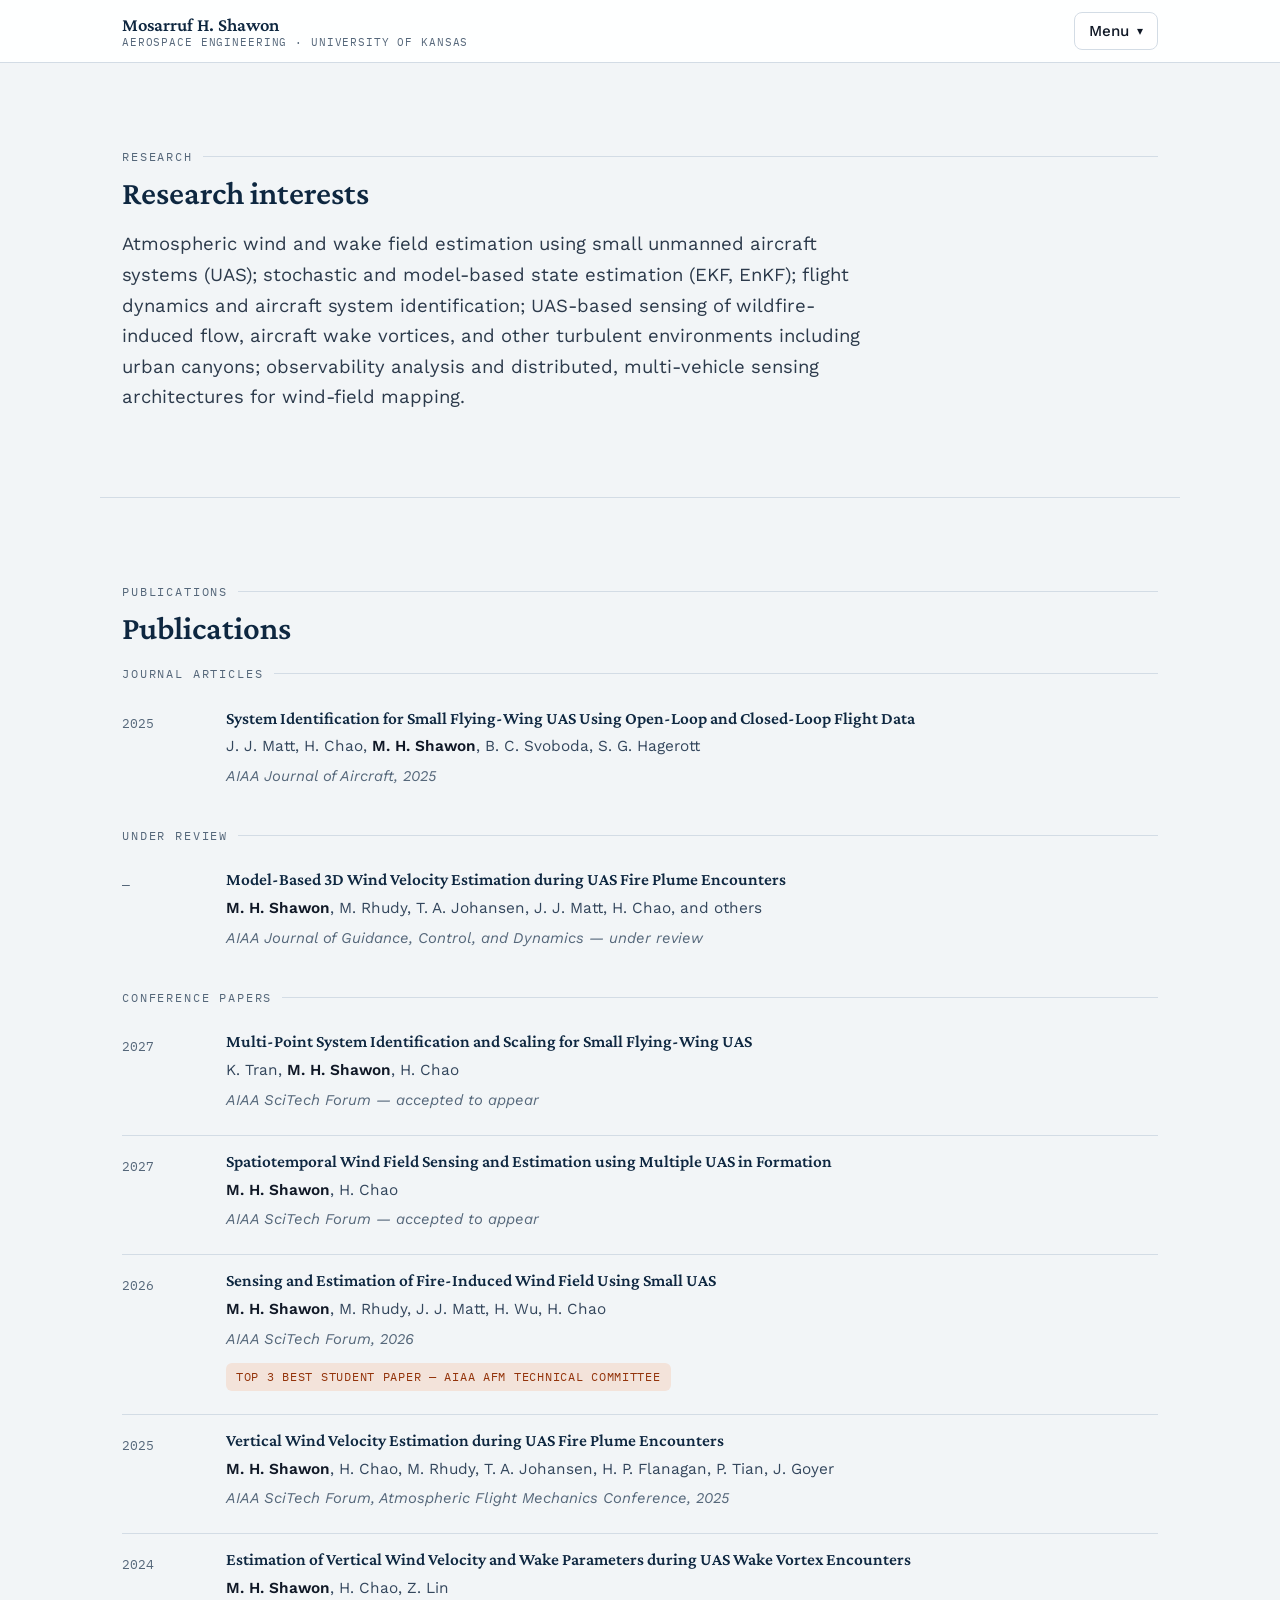
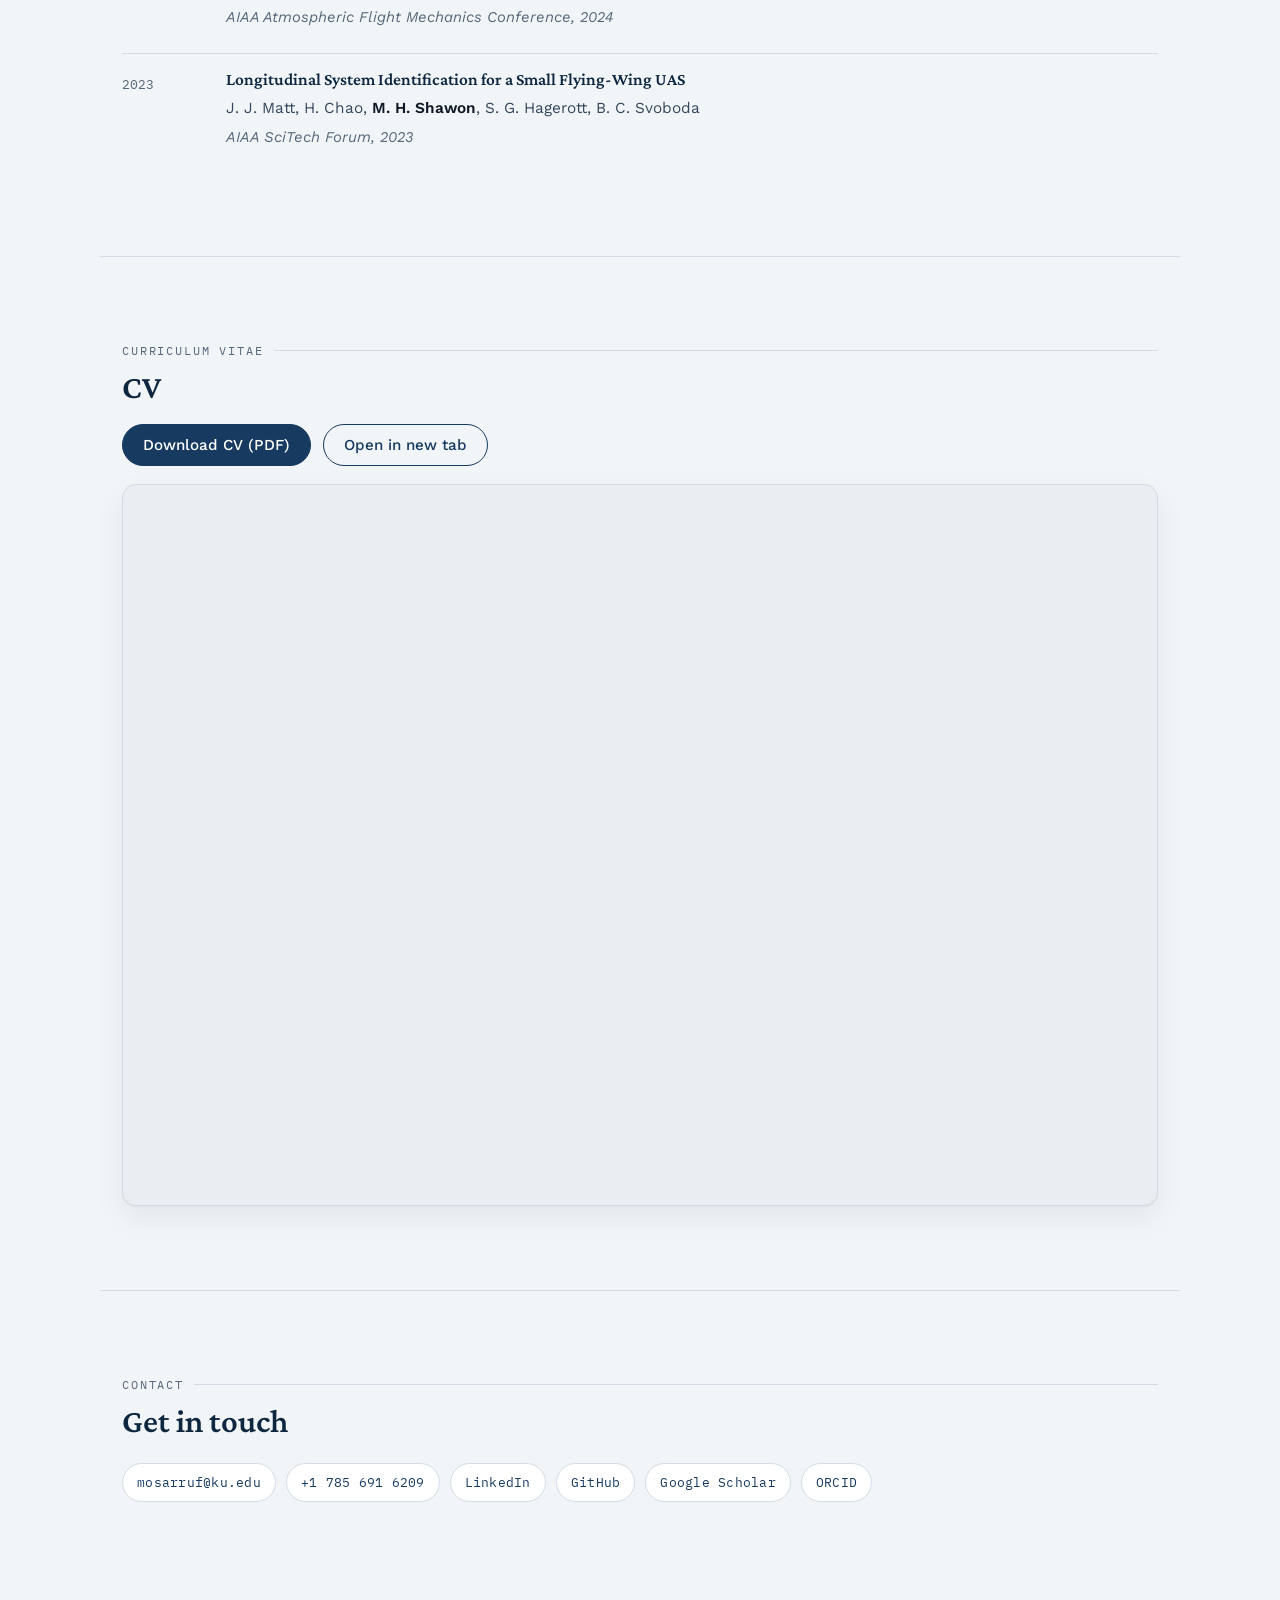
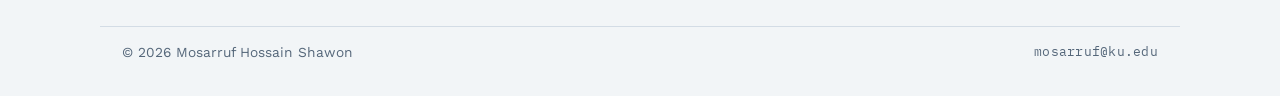
==== index.html @ e14c7720 "Remove hero section from index.html Removed the hero section that included personal information and " ====
<!DOCTYPE html>
<html lang="en">
<head>
<meta charset="utf-8">
<meta name="viewport" content="width=device-width, initial-scale=1">

<title>Mosarruf H. Shawon | Aerospace PhD Candidate — UAS Wind Field Estimation</title>
<meta name="description" content="Mosarruf H. Shawon is an aerospace engineering PhD candidate at the University of Kansas working on wind field estimation, stochastic filtering and system identification with small unmanned aircraft systems. Research, publications, CV and contact links.">
<meta name="keywords" content="Mosarruf Hossain Shawon, Mosarruf Shawon, aerospace engineering, wind estimation, UAS, unmanned aircraft systems, Kalman filter, EKF, system identification, University of Kansas, CUSL, CV">
<meta name="author" content="Mosarruf Hossain Shawon">
<link rel="canonical" href="https://mosarrufhossain.github.io/">
<meta name="robots" content="index, follow">

<meta property="og:type" content="profile">
<meta property="og:title" content="Mosarruf H. Shawon — Aerospace PhD Candidate">
<meta property="og:description" content="Wind field estimation, stochastic filtering and system identification with small unmanned aircraft systems. Research, publications, CV and contact links.">
<meta property="og:url" content="https://mosarrufhossain.github.io/">
<meta property="og:site_name" content="Mosarruf H. Shawon">
<meta name="twitter:card" content="summary">

<link rel="icon" href="assets/img/favicon.svg" type="image/svg+xml">
<link rel="preconnect" href="https://fonts.googleapis.com">
<link rel="preconnect" href="https://fonts.gstatic.com" crossorigin>
<link href="https://fonts.googleapis.com/css2?family=Crimson+Pro:ital,wght@0,400;0,600;1,400&family=IBM+Plex+Mono:wght@400;500&family=Work+Sans:wght@300;400;500;600&display=swap" rel="stylesheet">
<link rel="stylesheet" href="assets/css/styles.css">
<link rel="stylesheet" href="assets/css/onepage.css">
<script defer src="assets/js/main.js"></script>

<script type="application/ld+json">
{
  "@context": "https://schema.org",
  "@type": "Person",
  "name": "Mosarruf Hossain Shawon",
  "alternateName": "Mosarruf H. Shawon",
  "url": "https://mosarrufhossain.github.io/",
  "email": "mailto:mosarruf@ku.edu",
  "jobTitle": "PhD Candidate in Aerospace Engineering",
  "affiliation": { "@type": "CollegeOrUniversity", "name": "University of Kansas", "department": "Department of Aerospace Engineering" },
  "sameAs": [
    "https://www.linkedin.com/in/mosarruf-shawon",
    "https://github.com/mosarrufhossain",
    "https://scholar.google.com/citations?user=8Z8fi-0AAAAJ&hl=en&oi=ao",
    "https://orcid.org/0009-0006-4657-786X"
  ]
}
</script>
</head>

<body>
<a class="skip-link" href="#main">Skip to content</a>

<header class="site-header">
  <div class="bar">
    <a class="brand" href="#top">
      <span class="brand-name">Mosarruf H. Shawon</span>
      <span class="brand-role">Aerospace Engineering · University of Kansas</span>
    </a>
    <button class="dropdown-toggle" type="button" aria-expanded="false" aria-controls="site-nav">
      Menu <span class="chevron">▾</span>
    </button>
    <nav class="dropdown-panel" id="site-nav" aria-label="Main">
      <a href="#research">Research</a>
      <a href="#publications">Publications</a>
      <a href="#cv">CV</a>
      <a href="#contact">Contact</a>
      <a class="cv-link" href="assets/cv/Mosarruf-Hossain-Shawon-CV.pdf">Download CV (PDF)</a>
    </nav>
  </div>
</header>

<main id="main">



  <!-- ========================= RESEARCH ================================== -->
  <section class="wrap block reveal" id="research">
    <p class="label">Research</p>
    <h2>Research interests</h2>
    <p class="lede">
      Atmospheric wind and wake field estimation using small unmanned aircraft systems (UAS);
      stochastic and model-based state estimation (EKF, EnKF); flight dynamics and aircraft
      system identification; UAS-based sensing of wildfire-induced flow, aircraft wake vortices,
      and other turbulent environments including urban canyons; observability analysis and
      distributed, multi-vehicle sensing architectures for wind-field mapping.
    </p>
  </section>

  <!-- ======================= PUBLICATIONS ================================ -->
  <section class="wrap block reveal" id="publications">
    <p class="label">Publications</p>
    <h2>Publications</h2>

    <p class="label" style="margin-top:10px;">Journal Articles</p>
    <ul class="pub-list compact">
      <li class="pub">
        <div class="pub-year">2025</div>
        <div>
          <h3 class="pub-title">System Identification for Small Flying-Wing UAS Using Open-Loop and Closed-Loop Flight Data</h3>
          <p class="pub-authors">J. J. Matt, H. Chao, <span class="me">M. H. Shawon</span>, B. C. Svoboda, S. G. Hagerott</p>
          <p class="pub-venue">AIAA Journal of Aircraft, 2025</p>
        </div>
      </li>
    </ul>

    <p class="label" style="margin-top:22px;">Under Review</p>
    <ul class="pub-list compact">
      <li class="pub">
        <div class="pub-year">—</div>
        <div>
          <h3 class="pub-title">Model-Based 3D Wind Velocity Estimation during UAS Fire Plume Encounters</h3>
          <p class="pub-authors"><span class="me">M. H. Shawon</span>, M. Rhudy, T. A. Johansen, J. J. Matt, H. Chao, and others</p>
          <p class="pub-venue">AIAA Journal of Guidance, Control, and Dynamics — under review</p>
        </div>
      </li>
    </ul>

    <p class="label" style="margin-top:22px;">Conference Papers</p>
    <ul class="pub-list compact">
      <li class="pub">
        <div class="pub-year">2027</div>
        <div>
          <h3 class="pub-title">Multi-Point System Identification and Scaling for Small Flying-Wing UAS</h3>
          <p class="pub-authors">K. Tran, <span class="me">M. H. Shawon</span>, H. Chao</p>
          <p class="pub-venue">AIAA SciTech Forum — accepted to appear</p>
        </div>
      </li>
      <li class="pub">
        <div class="pub-year">2027</div>
        <div>
          <h3 class="pub-title">Spatiotemporal Wind Field Sensing and Estimation using Multiple UAS in Formation</h3>
          <p class="pub-authors"><span class="me">M. H. Shawon</span>, H. Chao</p>
          <p class="pub-venue">AIAA SciTech Forum — accepted to appear</p>
        </div>
      </li>
      <li class="pub">
        <div class="pub-year">2026</div>
        <div>
          <h3 class="pub-title">Sensing and Estimation of Fire-Induced Wind Field Using Small UAS</h3>
          <p class="pub-authors"><span class="me">M. H. Shawon</span>, M. Rhudy, J. J. Matt, H. Wu, H. Chao</p>
          <p class="pub-venue">AIAA SciTech Forum, 2026</p>
          <p><span class="award">Top 3 Best Student Paper — AIAA AFM Technical Committee</span></p>
        </div>
      </li>
      <li class="pub">
        <div class="pub-year">2025</div>
        <div>
          <h3 class="pub-title">Vertical Wind Velocity Estimation during UAS Fire Plume Encounters</h3>
          <p class="pub-authors"><span class="me">M. H. Shawon</span>, H. Chao, M. Rhudy, T. A. Johansen, H. P. Flanagan, P. Tian, J. Goyer</p>
          <p class="pub-venue">AIAA SciTech Forum, Atmospheric Flight Mechanics Conference, 2025</p>
        </div>
      </li>
      <li class="pub">
        <div class="pub-year">2024</div>
        <div>
          <h3 class="pub-title">Estimation of Vertical Wind Velocity and Wake Parameters during UAS Wake Vortex Encounters</h3>
          <p class="pub-authors"><span class="me">M. H. Shawon</span>, H. Chao, Z. Lin</p>
          <p class="pub-venue">AIAA Atmospheric Flight Mechanics Conference, 2024</p>
        </div>
      </li>
      <li class="pub">
        <div class="pub-year">2023</div>
        <div>
          <h3 class="pub-title">Longitudinal System Identification for a Small Flying-Wing UAS</h3>
          <p class="pub-authors">J. J. Matt, H. Chao, <span class="me">M. H. Shawon</span>, S. G. Hagerott, B. C. Svoboda</p>
          <p class="pub-venue">AIAA SciTech Forum, 2023</p>
        </div>
      </li>
    </ul>
  </section>

  <!-- ============================== CV ==================================== -->
  <section class="wrap block reveal" id="cv">
    <p class="label">Curriculum Vitae</p>
    <h2>CV</h2>
    <div class="btn-row" style="margin-top:4px; margin-bottom:18px;">
      <a class="btn" href="assets/cv/Mosarruf-Hossain-Shawon-CV.pdf">Download CV (PDF)</a>
      <a class="btn btn--ghost" href="assets/cv/Mosarruf-Hossain-Shawon-CV.pdf" target="_blank" rel="noopener">Open in new tab</a>
    </div>
    <div class="cv-embed">
      <iframe src="assets/cv/Mosarruf-Hossain-Shawon-CV.pdf" title="Mosarruf H. Shawon — CV">
        <p class="cv-fallback">Your browser can't display the embedded PDF.
        <a href="assets/cv/Mosarruf-Hossain-Shawon-CV.pdf">Download the CV</a> instead.</p>
      </iframe>
    </div>
  </section>

  <!-- ============================ CONTACT ================================= -->
  <section class="wrap block reveal" id="contact">
    <p class="label">Contact</p>
    <h2>Get in touch</h2>
    <div class="quicklinks">
      <a href="mailto:mosarruf@ku.edu">mosarruf@ku.edu</a>
      <a href="tel:+17856916209">+1 785 691 6209</a>
      <a href="https://www.linkedin.com/in/mosarruf-shawon" rel="me noopener">LinkedIn</a>
      <a href="https://github.com/mosarrufhossain" rel="me noopener">GitHub</a>
      <a href="https://scholar.google.com/citations?user=8Z8fi-0AAAAJ&hl=en&oi=ao" rel="me noopener">Google Scholar</a>
      <a href="https://orcid.org/0009-0006-4657-786X" rel="me noopener">ORCID</a>
    </div>
  </section>

</main>

<footer class="footer-bottom wrap" style="border-top:1px solid var(--rule); margin-top:40px;">
  <span>© <span id="year">2026</span> Mosarruf Hossain Shawon</span>
  <span class="mono">mosarruf@ku.edu</span>
</footer>

</body>
</html>
---- assets/css/styles.css ----
/* ==========================================================================
   Mosarruf H. Shawon — academic site
   File map:  styles.css = all styling.  Edit tokens below to restyle the site.
   ========================================================================== */

/* --- 1. Design tokens ---------------------------------------------------- */
:root {
  /* Colour */
  --paper:      #f2f5f7;   /* page background            */
  --surface:    #ffffff;   /* cards, header              */
  --surface-2:  #e9eef3;   /* subtle fills               */
  --ink:        #101826;   /* primary text               */
  --muted:      #55677a;   /* secondary text             */
  --navy:       #163a60;   /* primary accent / links     */
  --navy-deep:  #0e2740;   /* hover, headings            */
  --rule:       #d3dce5;   /* hairlines                  */
  --ember:      #c1440e;   /* signal accent, used rarely */
  --ember-ink:  #93330a;   /* accessible text version of the accent */
  --ember-soft: #f3e3da;

  /* Type */
  --display: "Crimson Pro", Georgia, "Times New Roman", serif;
  --body:    "Work Sans", -apple-system, BlinkMacSystemFont, "Segoe UI", Arial, sans-serif;
  --mono:    "IBM Plex Mono", ui-monospace, "SFMono-Regular", Consolas, monospace;

  /* Spacing / layout */
  --wrap: 1080px;
  --gap: 24px;
  --block: clamp(48px, 7vw, 84px);
  --radius: 14px;
  --shadow: 0 1px 2px rgba(16, 24, 38, .04), 0 12px 32px rgba(16, 24, 38, .06);
}

/* --- 2. Base ------------------------------------------------------------- */
*, *::before, *::after { box-sizing: border-box; }

html { -webkit-text-size-adjust: 100%; scroll-behavior: smooth; scroll-padding-top: 92px; }

body {
  margin: 0;
  background: var(--paper);
  color: var(--ink);
  font-family: var(--body);
  font-size: 1.0625rem;
  line-height: 1.65;
  font-weight: 400;
  -webkit-font-smoothing: antialiased;
}

h1, h2, h3, h4 { font-family: var(--display); color: var(--navy-deep); line-height: 1.15; margin: 0 0 .5em; font-weight: 600; }
h1 { font-size: clamp(2.15rem, 5vw, 3.35rem); letter-spacing: -.015em; }
h2 { font-size: clamp(1.55rem, 3vw, 2.05rem); }
h3 { font-size: 1.22rem; }
h4 { font-size: 1.02rem; font-family: var(--body); font-weight: 600; letter-spacing: .01em; }

p { margin: 0 0 1em; }
p:last-child, ul:last-child, ol:last-child { margin-bottom: 0; }

a { color: var(--navy); text-decoration-thickness: 1px; text-underline-offset: 3px; }
a:hover { color: var(--ember); }

img, svg { max-width: 100%; height: auto; display: block; }

ul, ol { margin: 0 0 1em; padding-left: 1.15em; }
li { margin-bottom: .4em; }
li::marker { color: var(--muted); }

strong { font-weight: 600; }
abbr { text-decoration: none; border-bottom: 1px dotted var(--muted); cursor: help; }

:focus-visible {
  outline: 3px solid var(--ember);
  outline-offset: 3px;
  border-radius: 3px;
}

.skip-link {
  position: absolute; left: 12px; top: -60px; z-index: 100;
  background: var(--navy); color: #fff; padding: 10px 16px; border-radius: 0 0 8px 8px;
  font: 500 .9rem/1 var(--body); text-decoration: none;
  transition: top .15s ease;
}
.skip-link:focus { top: 0; color: #fff; }

/* --- 3. Shared bits ------------------------------------------------------ */
.wrap { max-width: var(--wrap); margin-inline: auto; padding-inline: 22px; }

.label {                       /* small mono eyebrow above a heading */
  font-family: var(--mono);
  font-size: .72rem;
  letter-spacing: .16em;
  text-transform: uppercase;
  color: var(--muted);
  margin: 0 0 .8em;
  display: flex; align-items: center; gap: 10px;
}
.label::after { content: ""; flex: 1; height: 1px; background: var(--rule); }

.lede { font-size: 1.16rem; color: #2c3a4b; max-width: 62ch; }
.muted { color: var(--muted); }
.small { font-size: .92rem; }
.mono { font-family: var(--mono); font-size: .82rem; letter-spacing: .02em; }
.center { text-align: center; }
.visually-hidden-heading {          /* present for screen readers, hidden visually */
  position: absolute; width: 1px; height: 1px; overflow: hidden;
  clip: rect(0 0 0 0); clip-path: inset(50%); white-space: nowrap;
}

.block { padding-block: var(--block); border-top: 1px solid var(--rule); }
.block:first-of-type { border-top: 0; }
.block--tint { background: var(--surface); }

.card {
  background: var(--surface);
  border: 1px solid var(--rule);
  border-radius: var(--radius);
  padding: 26px;
}
.card > :last-child { margin-bottom: 0; }

.grid { display: grid; gap: var(--gap); }
.grid--2 { grid-template-columns: repeat(2, minmax(0, 1fr)); }
.grid--3 { grid-template-columns: repeat(3, minmax(0, 1fr)); }

.btn {
  display: inline-flex; align-items: center; gap: 8px;
  padding: 11px 20px; border-radius: 999px;
  background: var(--navy); color: #fff; border: 1px solid var(--navy);
  font: 500 .95rem/1.2 var(--body); text-decoration: none;
  transition: background .15s ease, color .15s ease;
}
.btn:hover { background: var(--navy-deep); border-color: var(--navy-deep); color: #fff; }
.btn--ghost { background: transparent; color: var(--navy); }
.btn--ghost:hover { background: var(--surface-2); color: var(--navy-deep); }
.btn-row { display: flex; flex-wrap: wrap; gap: 12px; margin-top: 22px; }

.chip {
  display: inline-block;
  font-family: var(--mono); font-size: .74rem; letter-spacing: .04em;
  padding: 4px 10px; border-radius: 6px;
  background: var(--surface-2); color: #33465c; border: 1px solid var(--rule);
}
.chip-row { display: flex; flex-wrap: wrap; gap: 8px; margin: 0; padding: 0; list-style: none; }
.chip-row li { margin: 0; }

.award {
  display: inline-flex; align-items: baseline; gap: 8px;
  font-family: var(--mono); font-size: .75rem; letter-spacing: .06em; text-transform: uppercase;
  color: var(--ember-ink); background: var(--ember-soft);
  border-radius: 6px; padding: 4px 10px;
}

/* --- 4. Header / navigation ---------------------------------------------- */
.site-header {
  position: sticky; top: 0; z-index: 40;
  background: rgba(255, 255, 255, .92);
  backdrop-filter: saturate(140%) blur(8px);
  border-bottom: 1px solid var(--rule);
}
.bar {
  max-width: var(--wrap); margin-inline: auto; padding: 12px 22px;
  display: flex; align-items: center; justify-content: space-between; gap: 18px;
}
.brand { text-decoration: none; color: var(--ink); line-height: 1.25; }
.brand-name { display: block; font-family: var(--display); font-size: 1.16rem; font-weight: 600; color: var(--navy-deep); }
.brand-role { display: block; font-family: var(--mono); font-size: .68rem; letter-spacing: .08em; text-transform: uppercase; color: var(--muted); }

.site-nav { display: flex; align-items: center; gap: 6px; flex-wrap: wrap; justify-content: flex-end; }
.site-nav a {
  color: var(--ink); text-decoration: none; font-size: .93rem;
  padding: 7px 10px; border-radius: 8px;
}
.site-nav a:hover { background: var(--surface-2); color: var(--navy-deep); }
.site-nav a[aria-current="page"] {
  color: var(--navy-deep); font-weight: 600;
  box-shadow: inset 0 -2px 0 var(--ember);
  border-radius: 8px 8px 0 0;
}
.nav-cv {
  border: 1px solid var(--navy); color: var(--navy) !important;
  font-weight: 500; margin-left: 6px;
}
.nav-cv:hover { background: var(--navy) !important; color: #fff !important; }

.nav-toggle {
  display: none;
  font: 500 .9rem var(--body);
  align-items: center; gap: 8px;
  background: var(--surface); color: var(--ink);
  border: 1px solid var(--rule); border-radius: 8px; padding: 9px 14px; cursor: pointer;
}

/* --- 5. Hero (home) ------------------------------------------------------ */
.hero { padding-block: clamp(36px, 6vw, 68px) 0; }
.hero-grid { display: grid; grid-template-columns: 1.15fr .85fr; gap: clamp(24px, 4vw, 48px); align-items: center; }
.hero h1 { margin-bottom: .25em; }
.hero-sub {
  font-family: var(--display); font-size: clamp(1.15rem, 2.2vw, 1.5rem);
  color: var(--navy); margin-bottom: .7em; font-weight: 400;
}

/* Signature element: static quiver plot of a fire-induced wind field */
.field {
  background: var(--surface);
  border: 1px solid var(--rule);
  border-radius: var(--radius);
  padding: 14px 14px 10px;
  box-shadow: var(--shadow);
}
.field svg { width: 100%; height: auto; }
.qv { stroke: #8ea6bd; stroke-width: 1.1; fill: none; stroke-linecap: round; stroke-linejoin: round; }
.qv-hot { stroke: var(--ember); stroke-width: 1.35; }
.field-caption {
  font-family: var(--mono); font-size: .68rem; letter-spacing: .05em;
  color: var(--muted); text-transform: uppercase; margin: 10px 2px 0;
  display: flex; justify-content: space-between; gap: 12px;
}

.readout {
  margin-top: 26px; border: 1px solid var(--rule); border-radius: var(--radius);
  background: var(--surface); display: grid; grid-template-columns: repeat(4, 1fr);
  overflow: hidden;
}
.readout div { padding: 14px 16px; border-left: 1px solid var(--rule); }
.readout div:first-child { border-left: 0; }
.readout dt {
  font-family: var(--mono); font-size: .66rem; letter-spacing: .12em;
  text-transform: uppercase; color: var(--muted); margin-bottom: 4px;
}
.readout dd { margin: 0; font-size: .95rem; font-weight: 500; color: var(--navy-deep); }

/* --- 6. Page header ------------------------------------------------------ */
.page-head { padding-block: clamp(34px, 5vw, 56px) 0; }
.page-head h1 { margin-bottom: .3em; }

/* --- 7. Publications ----------------------------------------------------- */
.pub-list { list-style: none; margin: 0; padding: 0; }
.pub {
  display: grid; grid-template-columns: 84px 1fr; gap: 20px;
  padding: 22px 0; border-top: 1px solid var(--rule);
}
.pub:first-child { border-top: 0; padding-top: 6px; }
.pub-year { font-family: var(--mono); font-size: .84rem; color: var(--muted); padding-top: 3px; }
.pub-title { font-family: var(--display); font-size: 1.19rem; font-weight: 600; color: var(--navy-deep); margin: 0 0 6px; }
.pub-authors { margin: 0 0 4px; font-size: .96rem; color: #33465c; }
.pub-authors .me { font-weight: 600; color: var(--ink); }
.pub-venue { margin: 0 0 10px; font-size: .93rem; color: var(--muted); font-style: italic; }
.pub-links { display: flex; flex-wrap: wrap; gap: 8px; list-style: none; margin: 10px 0 0; padding: 0; }
.pub-links li { margin: 0; }
.pub-links a {
  font-family: var(--mono); font-size: .74rem; letter-spacing: .05em; text-transform: uppercase;
  text-decoration: none; border: 1px solid var(--rule); border-radius: 6px;
  padding: 4px 10px; color: var(--navy); background: var(--surface);
}
.pub-links a:hover { background: var(--navy); border-color: var(--navy); color: #fff; }
.pub-note { font-size: .92rem; color: var(--muted); margin: 8px 0 0; }

/* --- 8. Projects --------------------------------------------------------- */
.project {
  display: grid; grid-template-columns: 1fr .85fr; gap: clamp(20px, 3vw, 40px);
  align-items: start; padding-block: 30px; border-top: 1px solid var(--rule);
}
.project:first-of-type { border-top: 0; }
.project-fig { background: var(--surface); border: 1px solid var(--rule); border-radius: var(--radius); padding: 12px; }
.project-fig figcaption { font-family: var(--mono); font-size: .7rem; color: var(--muted); margin-top: 10px; line-height: 1.5; }
.meta-list { margin: 0 0 14px; }
.meta-list dt {
  font-family: var(--mono); font-size: .68rem; letter-spacing: .12em; text-transform: uppercase;
  color: var(--muted); margin-top: 12px;
}
.meta-list dd { margin: 3px 0 0; }

/* --- 9. Timeline entries (experience, education, teaching) --------------- */
.entry { padding: 22px 0; border-top: 1px solid var(--rule); display: grid; grid-template-columns: 190px 1fr; gap: 22px; }
.entry:first-of-type { border-top: 0; }
.entry-when { font-family: var(--mono); font-size: .8rem; color: var(--muted); padding-top: 4px; }
.entry h3 { margin-bottom: 2px; }
.entry-org { color: var(--muted); margin: 0 0 10px; font-size: .96rem; }

/* --- 10. Footer ---------------------------------------------------------- */
.site-footer { background: var(--surface); border-top: 1px solid var(--rule); margin-top: var(--block); }
.footer-grid {
  max-width: var(--wrap); margin-inline: auto; padding: 40px 22px 26px;
  display: grid; grid-template-columns: 1.4fr 1fr 1fr; gap: 28px;
}
.site-footer h2 { font-family: var(--mono); font-size: .7rem; letter-spacing: .14em; text-transform: uppercase; color: var(--muted); margin-bottom: 12px; }
.site-footer ul { list-style: none; margin: 0; padding: 0; }
.site-footer li { margin-bottom: 7px; font-size: .95rem; }
.footer-bottom {
  max-width: var(--wrap); margin-inline: auto; padding: 14px 22px 32px;
  border-top: 1px solid var(--rule); color: var(--muted); font-size: .86rem;
  display: flex; justify-content: space-between; flex-wrap: wrap; gap: 10px;
}

/* --- 11. Contact --------------------------------------------------------- */
.contact-grid { display: grid; grid-template-columns: repeat(2, minmax(0, 1fr)); gap: var(--gap); }
.contact-item { display: grid; grid-template-columns: 92px 1fr; gap: 14px; padding: 14px 0; border-top: 1px solid var(--rule); }
.contact-item:first-of-type { border-top: 0; }
.contact-item dt { font-family: var(--mono); font-size: .72rem; letter-spacing: .1em; text-transform: uppercase; color: var(--muted); padding-top: 3px; }
.contact-item dd { margin: 0; }

/* --- 12. Responsive ------------------------------------------------------ */
@media (max-width: 900px) {
  .hero-grid, .grid--2, .grid--3, .project, .contact-grid, .footer-grid { grid-template-columns: 1fr; }
  .readout { grid-template-columns: repeat(2, 1fr); }
  .readout div:nth-child(3) { border-left: 0; }
  .readout div:nth-child(n+3) { border-top: 1px solid var(--rule); }
  .project-fig { order: -1; }
}

@media (max-width: 900px) {
  .nav-toggle { display: inline-flex; }
  .site-nav {
    display: none; width: 100%; order: 3;
    flex-direction: column; align-items: stretch; gap: 2px;
    padding: 10px 0 6px; border-top: 1px solid var(--rule); margin-top: 10px;
  }
  .site-nav.is-open { display: flex; }
  .site-nav a { padding: 11px 8px; font-size: 1rem; }
  .site-nav a[aria-current="page"] { box-shadow: inset 3px 0 0 var(--ember); border-radius: 0 8px 8px 0; }
  .nav-cv { margin: 8px 0 0; justify-content: center; text-align: center; }
  .bar { flex-wrap: wrap; }
  .pub, .entry { grid-template-columns: 1fr; gap: 6px; }
  .pub-year, .entry-when { padding-top: 0; }
  body { font-size: 1.02rem; }
}

/* --- 13. Motion & print -------------------------------------------------- */
.reveal { opacity: 0; transform: translateY(12px); transition: opacity .5s ease, transform .5s ease; }
.reveal.is-visible { opacity: 1; transform: none; }

@media (prefers-reduced-motion: reduce) {
  html { scroll-behavior: auto; }
  .reveal { opacity: 1; transform: none; transition: none; }
  *, *::before, *::after { animation-duration: .001ms !important; transition-duration: .001ms !important; }
}

@media print {
  .site-header, .site-footer, .btn-row, .nav-toggle { display: none !important; }
  body { background: #fff; font-size: 11pt; }
  .block { padding-block: 14px; }
  a::after { content: " (" attr(href) ")"; font-size: 9pt; color: #555; }
}
---- assets/css/onepage.css ----
/* ==========================================================================
   onepage.css — loaded after styles.css. Only the rules a single-page,
   dropdown-nav layout needs that the base stylesheet doesn't already have.
   ========================================================================== */

/* Anchors land below the sticky header, not under it */
section[id] { scroll-margin-top: 84px; }

/* --- Dropdown nav (same trigger on every screen size, not just mobile) --- */
.bar { position: relative; }

.dropdown-toggle {
  display: inline-flex; align-items: center; gap: 8px;
  font: 500 .95rem var(--body); color: var(--ink);
  background: var(--surface); border: 1px solid var(--rule); border-radius: 8px;
  padding: 9px 14px; cursor: pointer;
}
.dropdown-toggle:hover { background: var(--surface-2); }
.dropdown-toggle .chevron { transition: transform .15s ease; font-size: .8em; }
.dropdown-toggle[aria-expanded="true"] .chevron { transform: rotate(180deg); }

.dropdown-panel {
  position: absolute; top: calc(100% + 8px); right: 22px; z-index: 50;
  display: none; flex-direction: column; min-width: 200px;
  background: var(--surface); border: 1px solid var(--rule); border-radius: 12px;
  box-shadow: var(--shadow); padding: 8px;
}
.dropdown-panel.is-open { display: flex; }
.dropdown-panel a {
  padding: 10px 12px; border-radius: 8px; color: var(--ink); text-decoration: none; font-size: .95rem;
}
.dropdown-panel a:hover { background: var(--surface-2); color: var(--navy-deep); }
.dropdown-panel a.cv-link { border-top: 1px solid var(--rule); margin-top: 6px; padding-top: 12px; color: var(--navy); font-weight: 500; }

/* --- Hero quick-links row --- */
.quicklinks { display: flex; flex-wrap: wrap; gap: 10px; margin-top: 22px; }
.quicklinks a {
  font-family: var(--mono); font-size: .8rem; letter-spacing: .02em;
  padding: 8px 14px; border-radius: 999px; border: 1px solid var(--rule);
  background: var(--surface); color: var(--navy); text-decoration: none;
}
.quicklinks a:hover { background: var(--navy); border-color: var(--navy); color: #fff; }

/* --- Research-interest chips (comma list -> chips, no prose) --- */
.interest-chips { display: flex; flex-wrap: wrap; gap: 8px; margin-top: 18px; list-style: none; padding: 0; }

/* --- CV embed --- */
.cv-embed {
  border: 1px solid var(--rule); border-radius: var(--radius); overflow: hidden;
  background: var(--surface-2); box-shadow: var(--shadow);
}
.cv-embed iframe { width: 100%; height: 80vh; min-height: 480px; display: block; border: 0; }
.cv-fallback { padding: 16px 20px; font-size: .9rem; color: var(--muted); text-align: center; }

/* --- Compact publication list: drop the note line, tighten spacing --- */
.pub-list.compact .pub { padding: 16px 0; }
.pub-list.compact .pub-title { font-size: 1.08rem; }

@media (max-width: 640px) {
  .dropdown-panel { right: 12px; left: 12px; min-width: 0; }
}
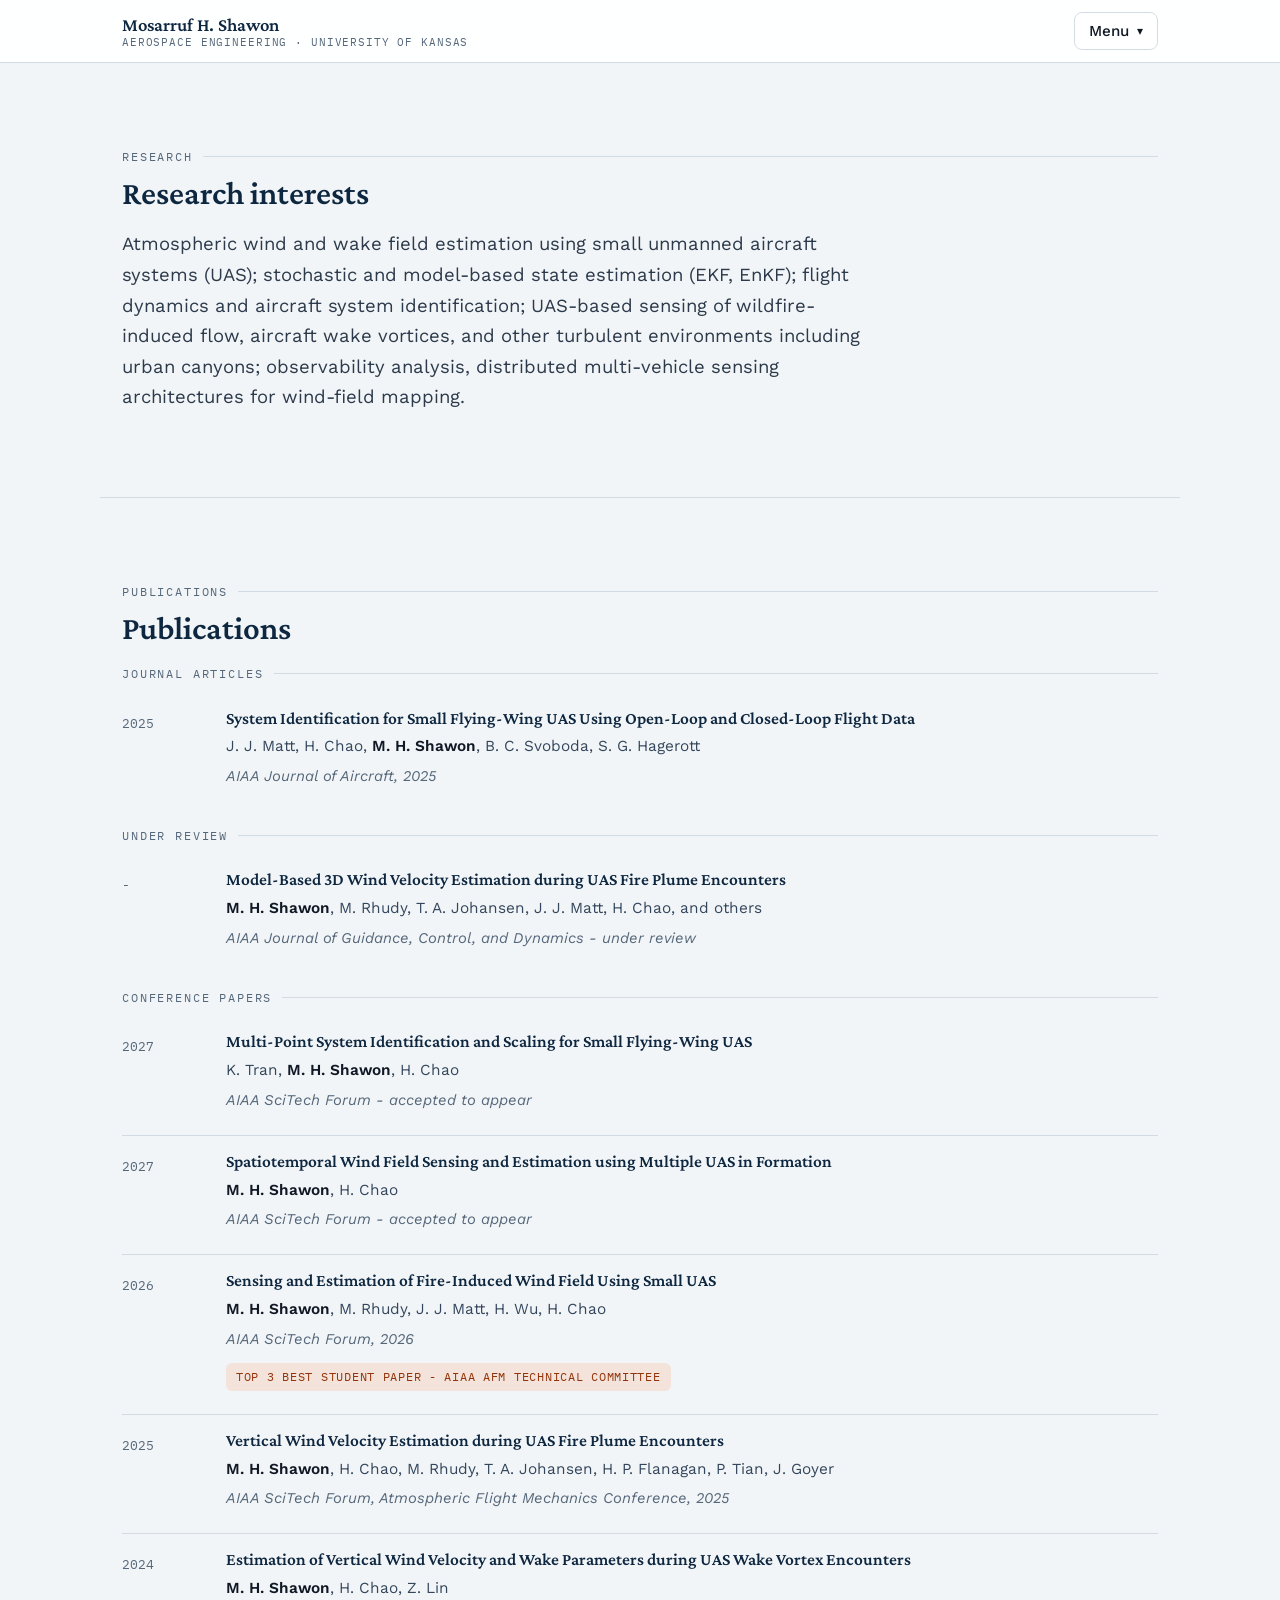
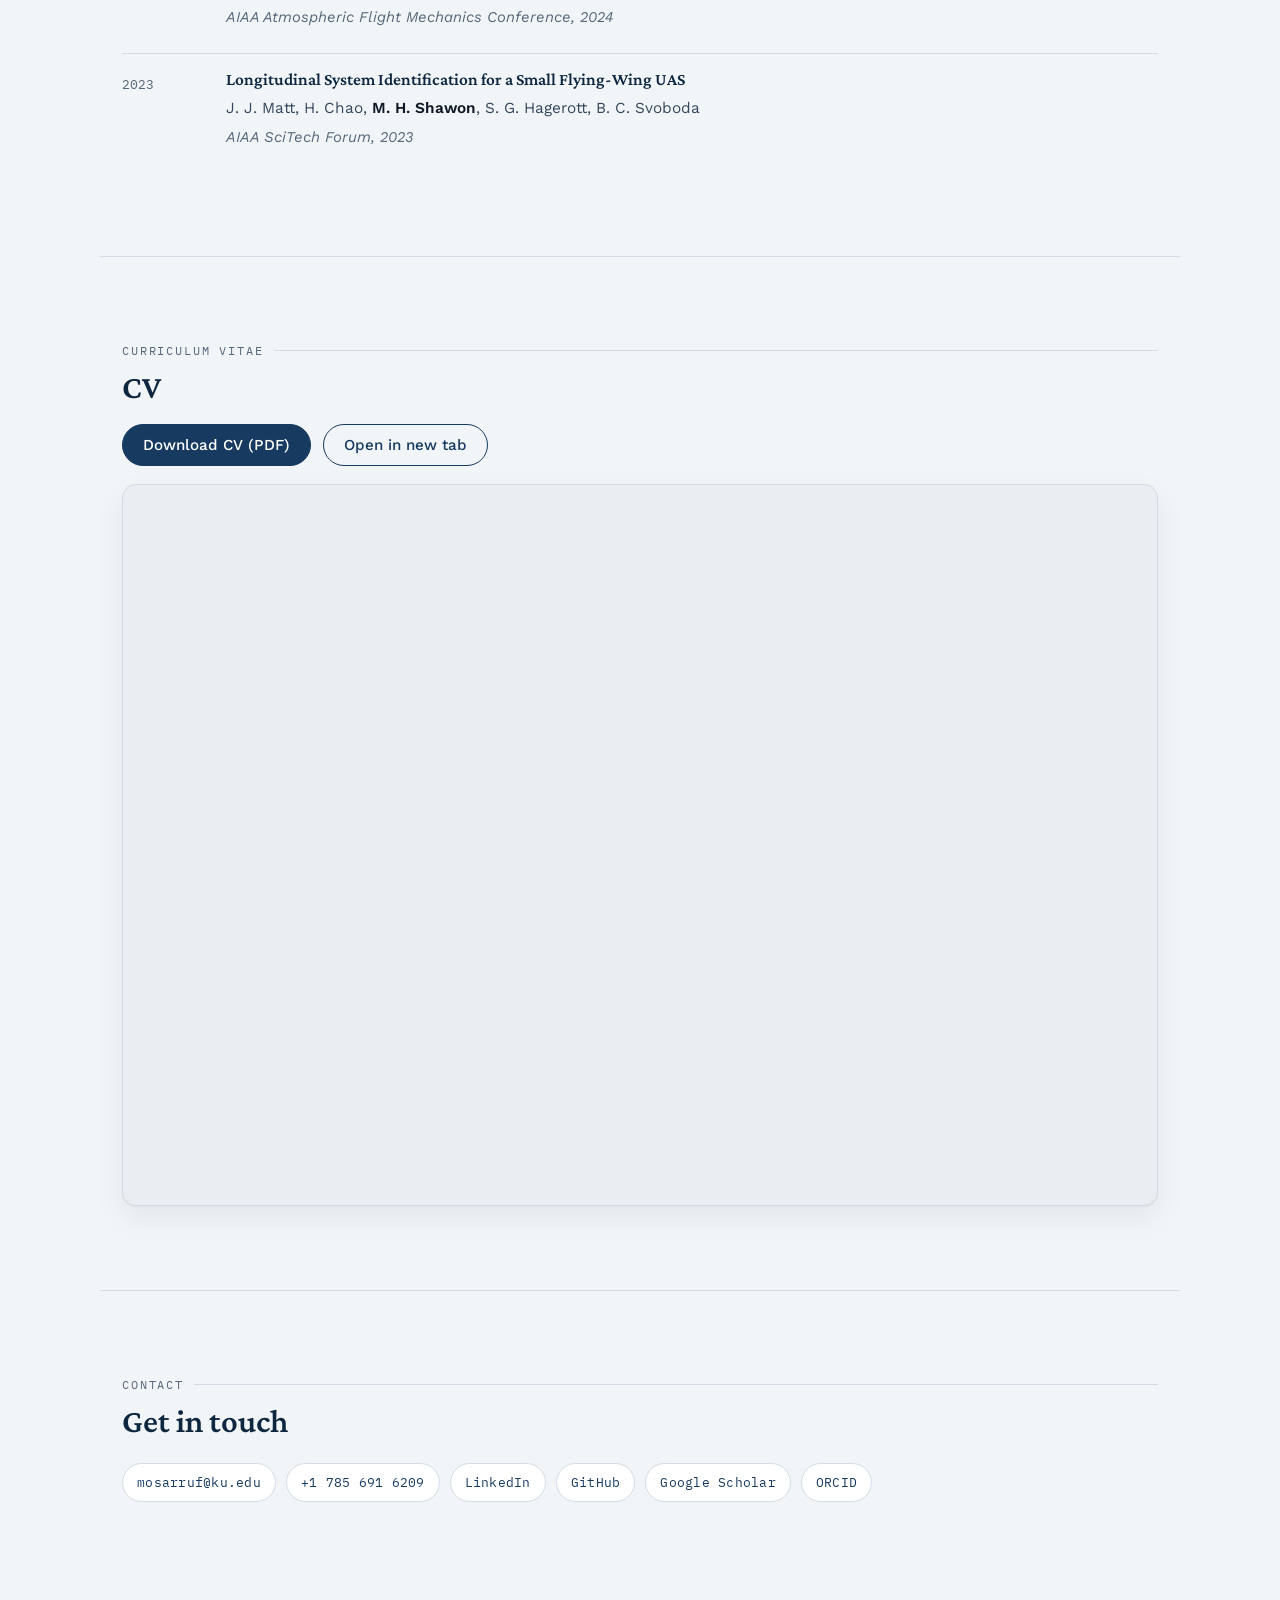
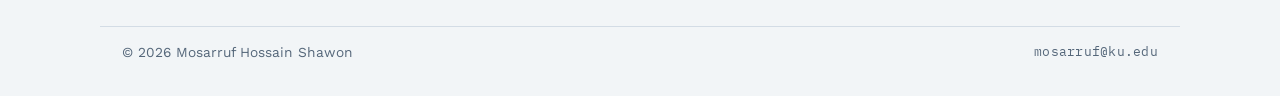
==== commit d3a26d9a: "Fix formatting in index.html titles and publication venues" ====
--- a/index.html
+++ b/index.html
@@ -4,7 +4,7 @@
 <meta charset="utf-8">
 <meta name="viewport" content="width=device-width, initial-scale=1">
 
-<title>Mosarruf H. Shawon | Aerospace PhD Candidate — UAS Wind Field Estimation</title>
+<title>Mosarruf H. Shawon | Aerospace PhD Candidate - UAS Wind Field Estimation</title>
 <meta name="description" content="Mosarruf H. Shawon is an aerospace engineering PhD candidate at the University of Kansas working on wind field estimation, stochastic filtering and system identification with small unmanned aircraft systems. Research, publications, CV and contact links.">
 <meta name="keywords" content="Mosarruf Hossain Shawon, Mosarruf Shawon, aerospace engineering, wind estimation, UAS, unmanned aircraft systems, Kalman filter, EKF, system identification, University of Kansas, CUSL, CV">
 <meta name="author" content="Mosarruf Hossain Shawon">
@@ -12,7 +12,7 @@
 <meta name="robots" content="index, follow">
 
 <meta property="og:type" content="profile">
-<meta property="og:title" content="Mosarruf H. Shawon — Aerospace PhD Candidate">
+<meta property="og:title" content="Mosarruf H. Shawon - Aerospace PhD Candidate">
 <meta property="og:description" content="Wind field estimation, stochastic filtering and system identification with small unmanned aircraft systems. Research, publications, CV and contact links.">
 <meta property="og:url" content="https://mosarrufhossain.github.io/">
 <meta property="og:site_name" content="Mosarruf H. Shawon">
@@ -80,8 +80,7 @@
       Atmospheric wind and wake field estimation using small unmanned aircraft systems (UAS);
       stochastic and model-based state estimation (EKF, EnKF); flight dynamics and aircraft
       system identification; UAS-based sensing of wildfire-induced flow, aircraft wake vortices,
-      and other turbulent environments including urban canyons; observability analysis and
-      distributed, multi-vehicle sensing architectures for wind-field mapping.
+      and other turbulent environments including urban canyons; observability analysis, distributed multi-vehicle sensing architectures for wind-field mapping.
     </p>
   </section>
 
@@ -105,11 +104,11 @@
     <p class="label" style="margin-top:22px;">Under Review</p>
     <ul class="pub-list compact">
       <li class="pub">
-        <div class="pub-year">—</div>
+        <div class="pub-year">-</div>
         <div>
           <h3 class="pub-title">Model-Based 3D Wind Velocity Estimation during UAS Fire Plume Encounters</h3>
           <p class="pub-authors"><span class="me">M. H. Shawon</span>, M. Rhudy, T. A. Johansen, J. J. Matt, H. Chao, and others</p>
-          <p class="pub-venue">AIAA Journal of Guidance, Control, and Dynamics — under review</p>
+          <p class="pub-venue">AIAA Journal of Guidance, Control, and Dynamics - under review</p>
         </div>
       </li>
     </ul>
@@ -121,7 +120,7 @@
         <div>
           <h3 class="pub-title">Multi-Point System Identification and Scaling for Small Flying-Wing UAS</h3>
           <p class="pub-authors">K. Tran, <span class="me">M. H. Shawon</span>, H. Chao</p>
-          <p class="pub-venue">AIAA SciTech Forum — accepted to appear</p>
+          <p class="pub-venue">AIAA SciTech Forum - accepted to appear</p>
         </div>
       </li>
       <li class="pub">
@@ -129,7 +128,7 @@
         <div>
           <h3 class="pub-title">Spatiotemporal Wind Field Sensing and Estimation using Multiple UAS in Formation</h3>
           <p class="pub-authors"><span class="me">M. H. Shawon</span>, H. Chao</p>
-          <p class="pub-venue">AIAA SciTech Forum — accepted to appear</p>
+          <p class="pub-venue">AIAA SciTech Forum - accepted to appear</p>
         </div>
       </li>
       <li class="pub">
@@ -138,7 +137,7 @@
           <h3 class="pub-title">Sensing and Estimation of Fire-Induced Wind Field Using Small UAS</h3>
           <p class="pub-authors"><span class="me">M. H. Shawon</span>, M. Rhudy, J. J. Matt, H. Wu, H. Chao</p>
           <p class="pub-venue">AIAA SciTech Forum, 2026</p>
-          <p><span class="award">Top 3 Best Student Paper — AIAA AFM Technical Committee</span></p>
+          <p><span class="award">Top 3 Best Student Paper - AIAA AFM Technical Committee</span></p>
         </div>
       </li>
       <li class="pub">
@@ -177,7 +176,7 @@
       <a class="btn btn--ghost" href="assets/cv/Mosarruf-Hossain-Shawon-CV.pdf" target="_blank" rel="noopener">Open in new tab</a>
     </div>
     <div class="cv-embed">
-      <iframe src="assets/cv/Mosarruf-Hossain-Shawon-CV.pdf" title="Mosarruf H. Shawon — CV">
+      <iframe src="assets/cv/Mosarruf-Hossain-Shawon-CV.pdf" title="Mosarruf H. Shawon - CV">
         <p class="cv-fallback">Your browser can't display the embedded PDF.
         <a href="assets/cv/Mosarruf-Hossain-Shawon-CV.pdf">Download the CV</a> instead.</p>
       </iframe>
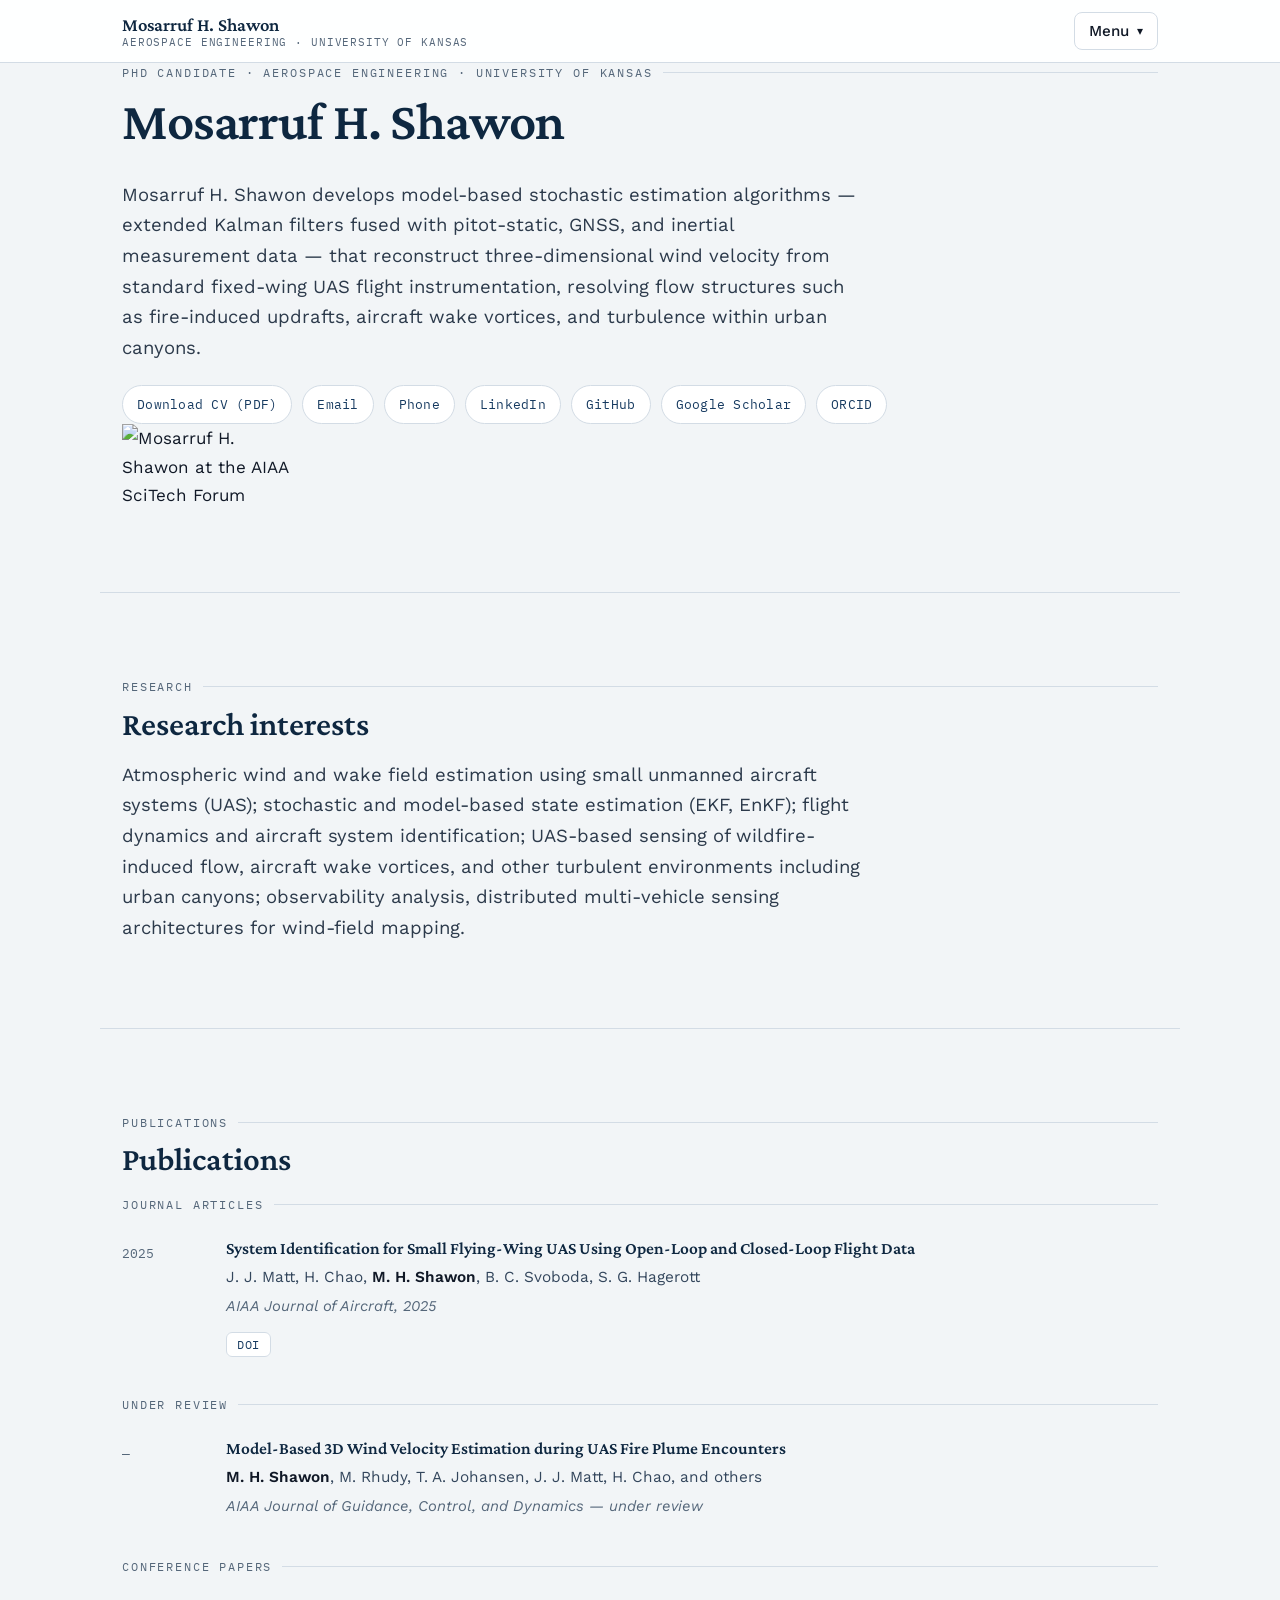
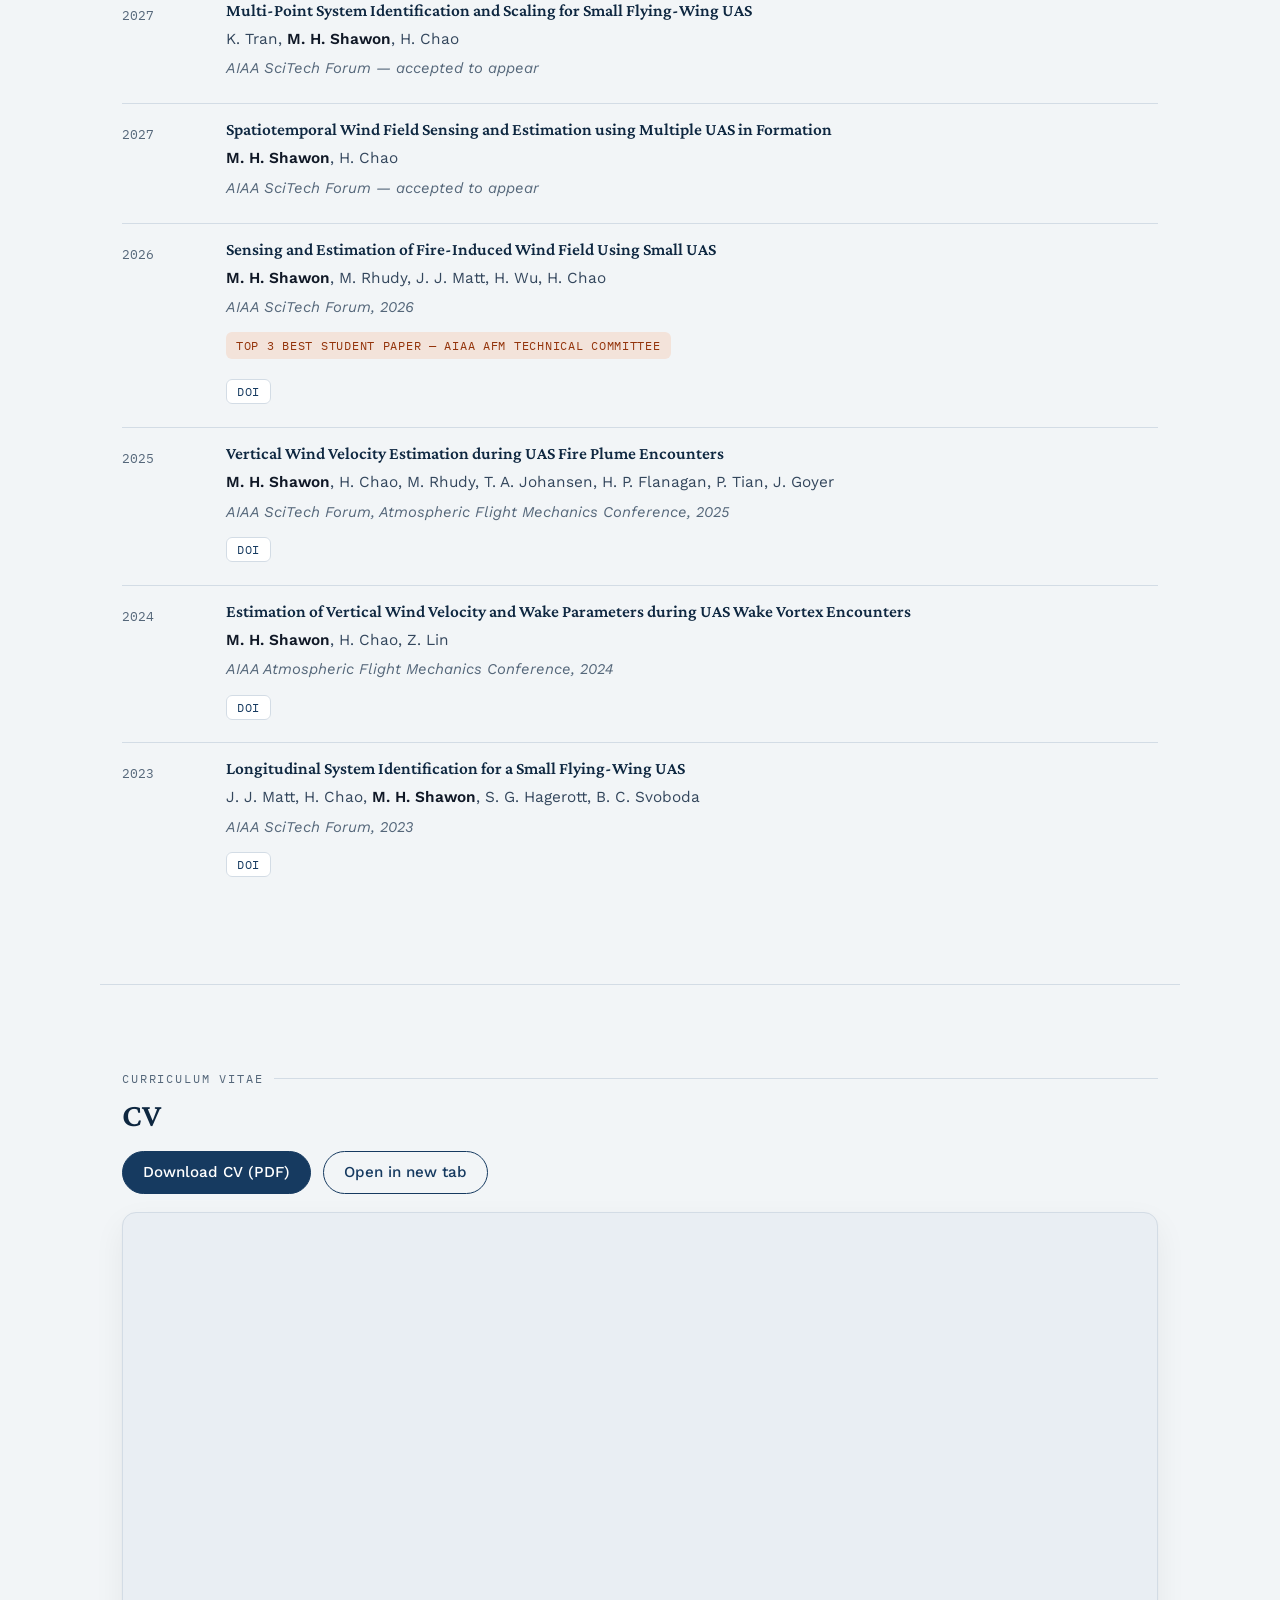
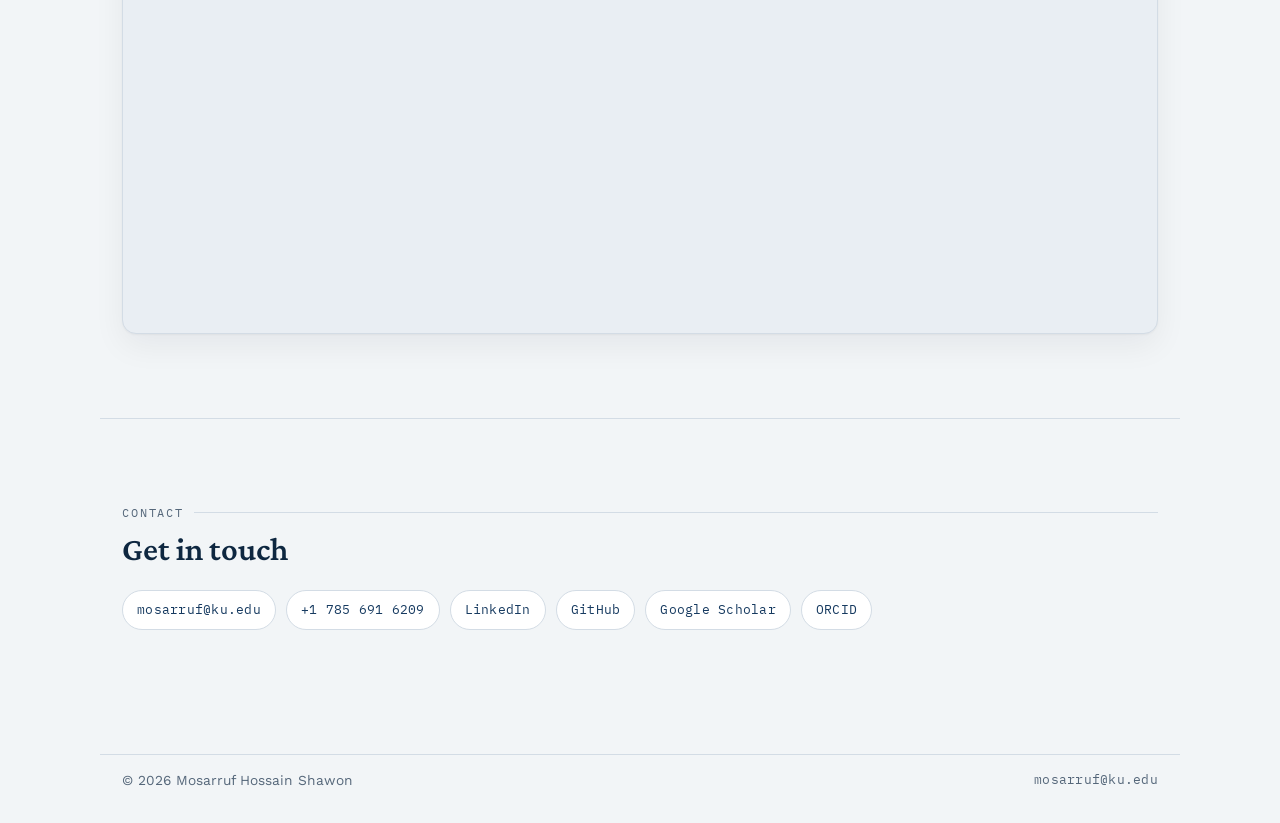
==== commit 33d021c9: "Add files via upload" ====
--- a/index.html
+++ b/index.html
@@ -4,7 +4,7 @@
 <meta charset="utf-8">
 <meta name="viewport" content="width=device-width, initial-scale=1">
 
-<title>Mosarruf H. Shawon | Aerospace PhD Candidate - UAS Wind Field Estimation</title>
+<title>Mosarruf H. Shawon | Aerospace PhD Candidate — UAS Wind Field Estimation</title>
 <meta name="description" content="Mosarruf H. Shawon is an aerospace engineering PhD candidate at the University of Kansas working on wind field estimation, stochastic filtering and system identification with small unmanned aircraft systems. Research, publications, CV and contact links.">
 <meta name="keywords" content="Mosarruf Hossain Shawon, Mosarruf Shawon, aerospace engineering, wind estimation, UAS, unmanned aircraft systems, Kalman filter, EKF, system identification, University of Kansas, CUSL, CV">
 <meta name="author" content="Mosarruf Hossain Shawon">
@@ -12,7 +12,7 @@
 <meta name="robots" content="index, follow">
 
 <meta property="og:type" content="profile">
-<meta property="og:title" content="Mosarruf H. Shawon - Aerospace PhD Candidate">
+<meta property="og:title" content="Mosarruf H. Shawon — Aerospace PhD Candidate">
 <meta property="og:description" content="Wind field estimation, stochastic filtering and system identification with small unmanned aircraft systems. Research, publications, CV and contact links.">
 <meta property="og:url" content="https://mosarrufhossain.github.io/">
 <meta property="og:site_name" content="Mosarruf H. Shawon">
@@ -35,6 +35,7 @@
   "url": "https://mosarrufhossain.github.io/",
   "email": "mailto:mosarruf@ku.edu",
   "jobTitle": "PhD Candidate in Aerospace Engineering",
+  "image": "https://mosarrufhossain.github.io/assets/img/portrait.jpg",
   "affiliation": { "@type": "CollegeOrUniversity", "name": "University of Kansas", "department": "Department of Aerospace Engineering" },
   "sameAs": [
     "https://www.linkedin.com/in/mosarruf-shawon",
@@ -70,7 +71,33 @@
 
 <main id="main">
 
-
+  <!-- ============================ IDENTITY ================================ -->
+  <section class="wrap identity" id="top">
+    <div class="identity-text">
+      <p class="label">PhD Candidate · Aerospace Engineering · University of Kansas</p>
+      <h1>Mosarruf H. Shawon</h1>
+      <p class="lede">
+        Mosarruf H. Shawon develops model-based stochastic estimation algorithms — extended
+        Kalman filters fused with pitot-static, GNSS, and inertial measurement data — that
+        reconstruct three-dimensional wind velocity from standard fixed-wing UAS flight
+        instrumentation, resolving flow structures such as fire-induced updrafts, aircraft
+        wake vortices, and turbulence within urban canyons.
+      </p>
+      <div class="quicklinks">
+        <a href="assets/cv/Mosarruf-Hossain-Shawon-CV.pdf">Download CV (PDF)</a>
+        <a href="mailto:mosarruf@ku.edu">Email</a>
+        <a href="tel:+17856916209">Phone</a>
+        <a href="https://www.linkedin.com/in/mosarruf-shawon" rel="me noopener">LinkedIn</a>
+        <a href="https://github.com/mosarrufhossain" rel="me noopener">GitHub</a>
+        <a href="https://scholar.google.com/citations?user=8Z8fi-0AAAAJ&hl=en&oi=ao" rel="me noopener">Google Scholar</a>
+        <a href="https://orcid.org/0009-0006-4657-786X" rel="me noopener">ORCID</a>
+      </div>
+    </div>
+    <div class="identity-photo">
+      <img src="assets/img/portrait.jpg" width="168" height="168"
+           alt="Mosarruf H. Shawon at the AIAA SciTech Forum">
+    </div>
+  </section>
 
   <!-- ========================= RESEARCH ================================== -->
   <section class="wrap block reveal" id="research">
@@ -97,6 +124,9 @@
           <h3 class="pub-title">System Identification for Small Flying-Wing UAS Using Open-Loop and Closed-Loop Flight Data</h3>
           <p class="pub-authors">J. J. Matt, H. Chao, <span class="me">M. H. Shawon</span>, B. C. Svoboda, S. G. Hagerott</p>
           <p class="pub-venue">AIAA Journal of Aircraft, 2025</p>
+          <ul class="pub-links">
+            <li><a href="https://arc.aiaa.org/doi/10.2514/1.C038147" rel="noopener">DOI</a></li>
+          </ul>
         </div>
       </li>
     </ul>
@@ -104,11 +134,11 @@
     <p class="label" style="margin-top:22px;">Under Review</p>
     <ul class="pub-list compact">
       <li class="pub">
-        <div class="pub-year">-</div>
+        <div class="pub-year">—</div>
         <div>
           <h3 class="pub-title">Model-Based 3D Wind Velocity Estimation during UAS Fire Plume Encounters</h3>
           <p class="pub-authors"><span class="me">M. H. Shawon</span>, M. Rhudy, T. A. Johansen, J. J. Matt, H. Chao, and others</p>
-          <p class="pub-venue">AIAA Journal of Guidance, Control, and Dynamics - under review</p>
+          <p class="pub-venue">AIAA Journal of Guidance, Control, and Dynamics — under review</p>
         </div>
       </li>
     </ul>
@@ -120,7 +150,7 @@
         <div>
           <h3 class="pub-title">Multi-Point System Identification and Scaling for Small Flying-Wing UAS</h3>
           <p class="pub-authors">K. Tran, <span class="me">M. H. Shawon</span>, H. Chao</p>
-          <p class="pub-venue">AIAA SciTech Forum - accepted to appear</p>
+          <p class="pub-venue">AIAA SciTech Forum — accepted to appear</p>
         </div>
       </li>
       <li class="pub">
@@ -128,7 +158,7 @@
         <div>
           <h3 class="pub-title">Spatiotemporal Wind Field Sensing and Estimation using Multiple UAS in Formation</h3>
           <p class="pub-authors"><span class="me">M. H. Shawon</span>, H. Chao</p>
-          <p class="pub-venue">AIAA SciTech Forum - accepted to appear</p>
+          <p class="pub-venue">AIAA SciTech Forum — accepted to appear</p>
         </div>
       </li>
       <li class="pub">
@@ -137,7 +167,10 @@
           <h3 class="pub-title">Sensing and Estimation of Fire-Induced Wind Field Using Small UAS</h3>
           <p class="pub-authors"><span class="me">M. H. Shawon</span>, M. Rhudy, J. J. Matt, H. Wu, H. Chao</p>
           <p class="pub-venue">AIAA SciTech Forum, 2026</p>
-          <p><span class="award">Top 3 Best Student Paper - AIAA AFM Technical Committee</span></p>
+          <p><span class="award">Top 3 Best Student Paper — AIAA AFM Technical Committee</span></p>
+          <ul class="pub-links">
+            <li><a href="https://arc.aiaa.org/doi/10.2514/6.2026-2286" rel="noopener">DOI</a></li>
+          </ul>
         </div>
       </li>
       <li class="pub">
@@ -146,6 +179,9 @@
           <h3 class="pub-title">Vertical Wind Velocity Estimation during UAS Fire Plume Encounters</h3>
           <p class="pub-authors"><span class="me">M. H. Shawon</span>, H. Chao, M. Rhudy, T. A. Johansen, H. P. Flanagan, P. Tian, J. Goyer</p>
           <p class="pub-venue">AIAA SciTech Forum, Atmospheric Flight Mechanics Conference, 2025</p>
+          <ul class="pub-links">
+            <li><a href="https://arc.aiaa.org/doi/abs/10.2514/6.2025-1624" rel="noopener">DOI</a></li>
+          </ul>
         </div>
       </li>
       <li class="pub">
@@ -154,6 +190,9 @@
           <h3 class="pub-title">Estimation of Vertical Wind Velocity and Wake Parameters during UAS Wake Vortex Encounters</h3>
           <p class="pub-authors"><span class="me">M. H. Shawon</span>, H. Chao, Z. Lin</p>
           <p class="pub-venue">AIAA Atmospheric Flight Mechanics Conference, 2024</p>
+          <ul class="pub-links">
+            <li><a href="https://arc.aiaa.org/doi/10.2514/6.2024-2487" rel="noopener">DOI</a></li>
+          </ul>
         </div>
       </li>
       <li class="pub">
@@ -162,6 +201,9 @@
           <h3 class="pub-title">Longitudinal System Identification for a Small Flying-Wing UAS</h3>
           <p class="pub-authors">J. J. Matt, H. Chao, <span class="me">M. H. Shawon</span>, S. G. Hagerott, B. C. Svoboda</p>
           <p class="pub-venue">AIAA SciTech Forum, 2023</p>
+          <ul class="pub-links">
+            <li><a href="https://arc.aiaa.org/doi/10.2514/6.2023-0628" rel="noopener">DOI</a></li>
+          </ul>
         </div>
       </li>
     </ul>
@@ -176,7 +218,7 @@
       <a class="btn btn--ghost" href="assets/cv/Mosarruf-Hossain-Shawon-CV.pdf" target="_blank" rel="noopener">Open in new tab</a>
     </div>
     <div class="cv-embed">
-      <iframe src="assets/cv/Mosarruf-Hossain-Shawon-CV.pdf" title="Mosarruf H. Shawon - CV">
+      <iframe src="assets/cv/Mosarruf-Hossain-Shawon-CV.pdf" title="Mosarruf H. Shawon — CV">
         <p class="cv-fallback">Your browser can't display the embedded PDF.
         <a href="assets/cv/Mosarruf-Hossain-Shawon-CV.pdf">Download the CV</a> instead.</p>
       </iframe>
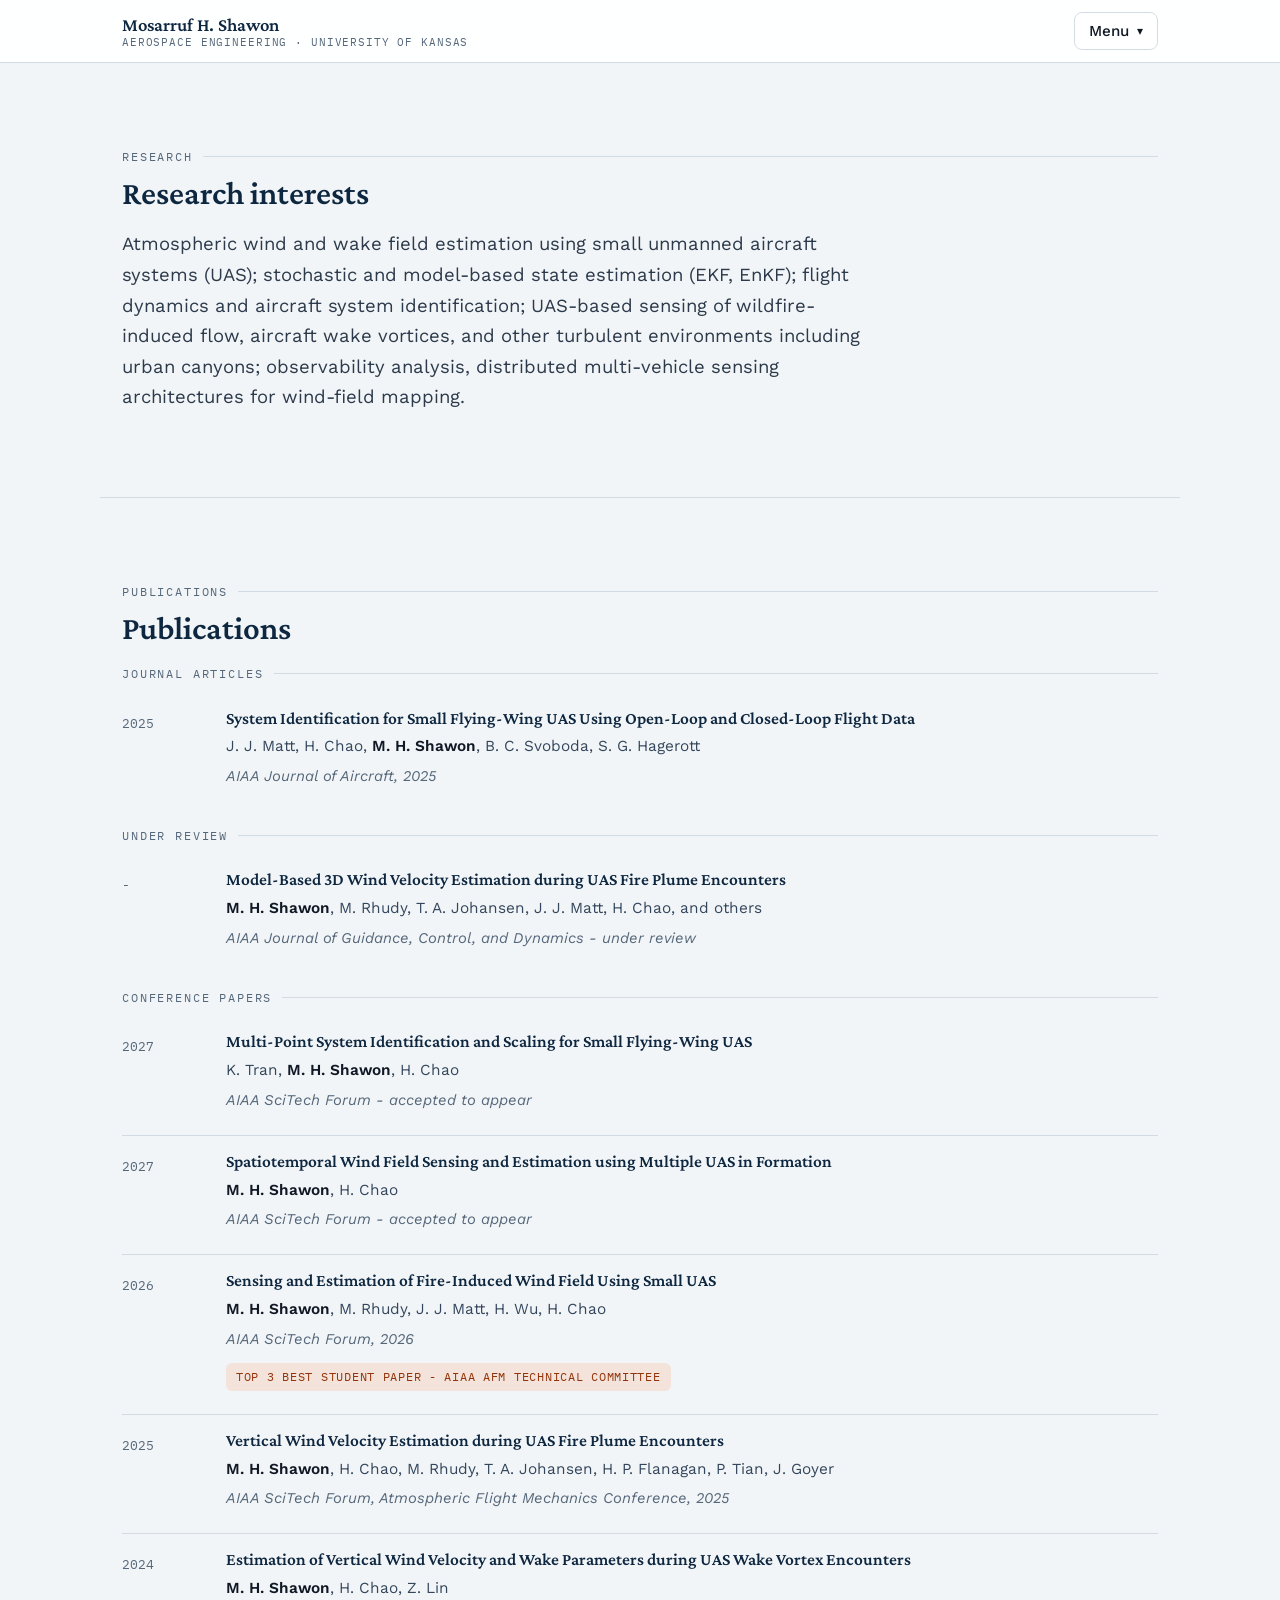
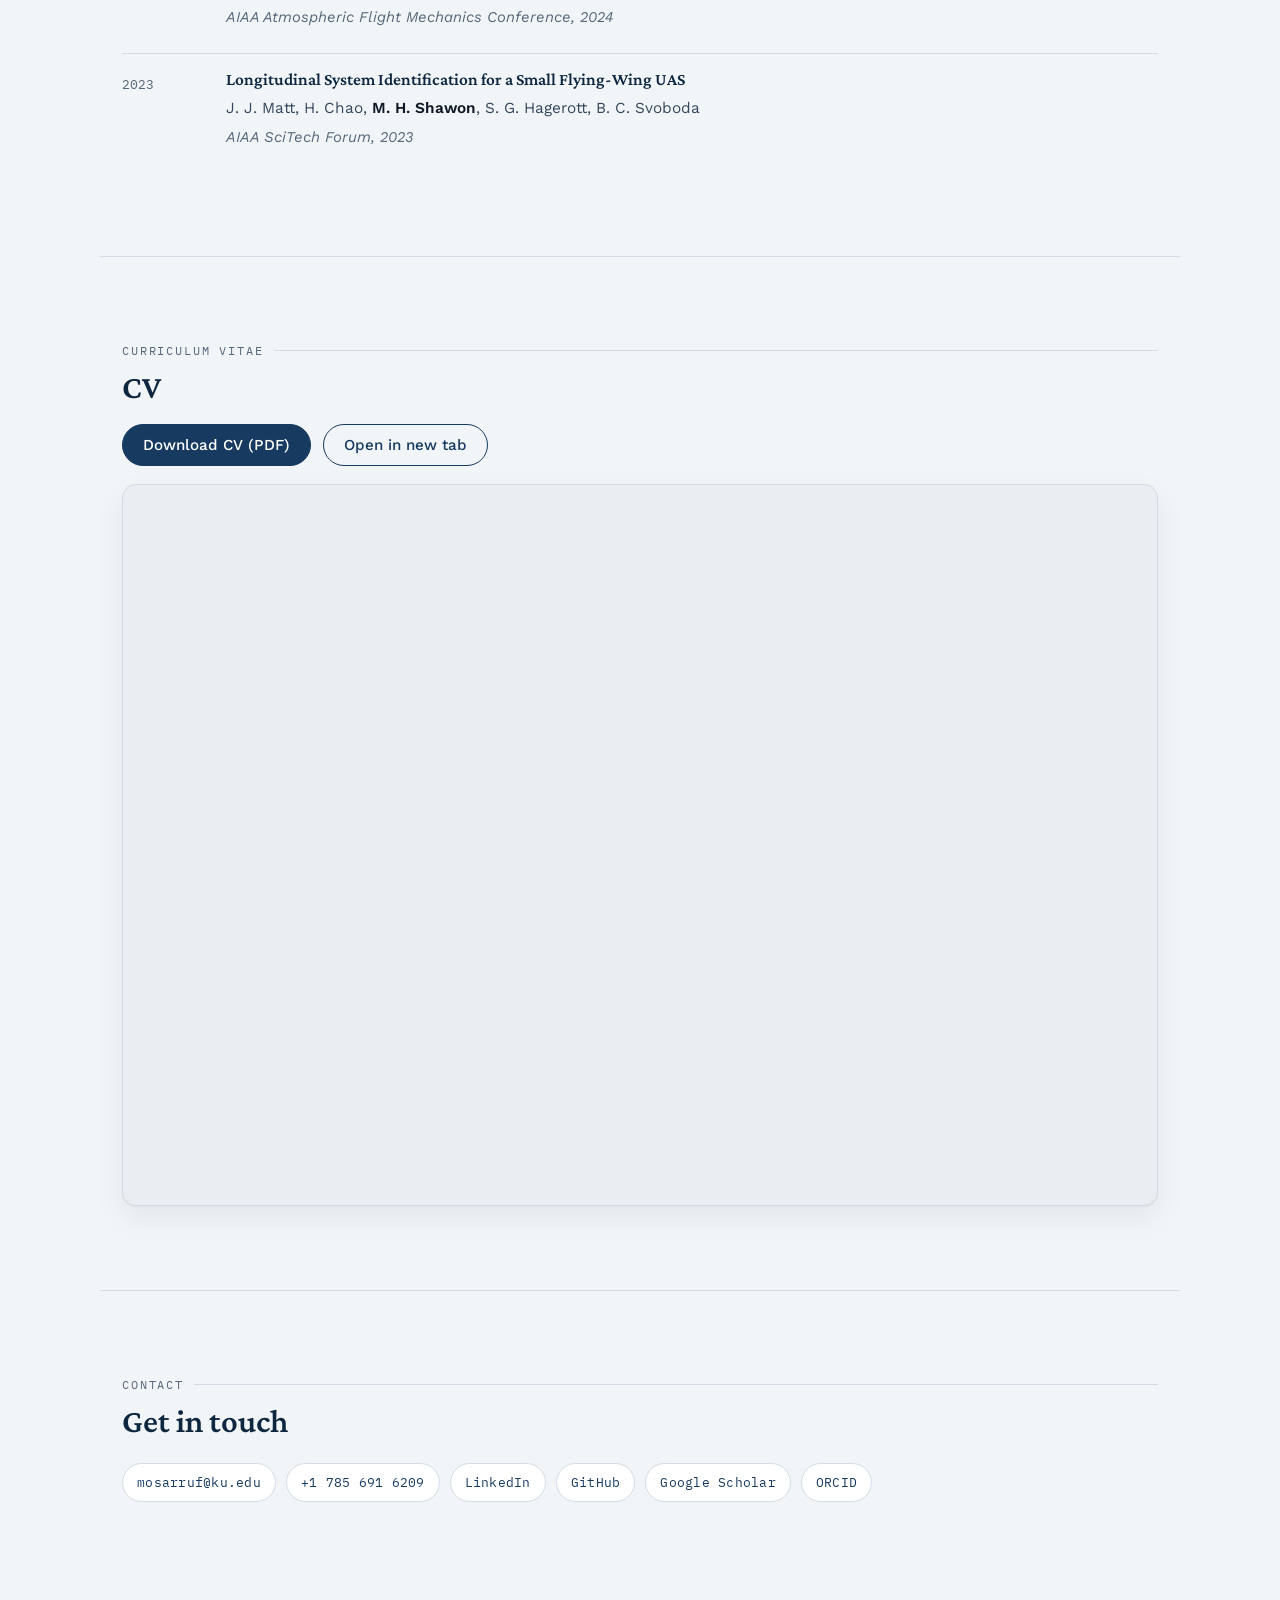
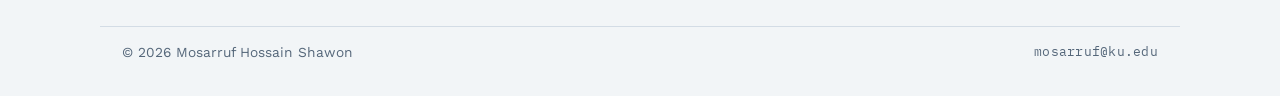
==== commit 3e7da815: "Add files via upload" ====
--- a/index.html
+++ b/index.html
@@ -4,7 +4,7 @@
 <meta charset="utf-8">
 <meta name="viewport" content="width=device-width, initial-scale=1">
 
-<title>Mosarruf H. Shawon | Aerospace PhD Candidate — UAS Wind Field Estimation</title>
+<title>Mosarruf H. Shawon | Aerospace PhD Candidate - UAS Wind Field Estimation</title>
 <meta name="description" content="Mosarruf H. Shawon is an aerospace engineering PhD candidate at the University of Kansas working on wind field estimation, stochastic filtering and system identification with small unmanned aircraft systems. Research, publications, CV and contact links.">
 <meta name="keywords" content="Mosarruf Hossain Shawon, Mosarruf Shawon, aerospace engineering, wind estimation, UAS, unmanned aircraft systems, Kalman filter, EKF, system identification, University of Kansas, CUSL, CV">
 <meta name="author" content="Mosarruf Hossain Shawon">
@@ -12,7 +12,7 @@
 <meta name="robots" content="index, follow">
 
 <meta property="og:type" content="profile">
-<meta property="og:title" content="Mosarruf H. Shawon — Aerospace PhD Candidate">
+<meta property="og:title" content="Mosarruf H. Shawon - Aerospace PhD Candidate">
 <meta property="og:description" content="Wind field estimation, stochastic filtering and system identification with small unmanned aircraft systems. Research, publications, CV and contact links.">
 <meta property="og:url" content="https://mosarrufhossain.github.io/">
 <meta property="og:site_name" content="Mosarruf H. Shawon">
@@ -35,7 +35,6 @@
   "url": "https://mosarrufhossain.github.io/",
   "email": "mailto:mosarruf@ku.edu",
   "jobTitle": "PhD Candidate in Aerospace Engineering",
-  "image": "https://mosarrufhossain.github.io/assets/img/portrait.jpg",
   "affiliation": { "@type": "CollegeOrUniversity", "name": "University of Kansas", "department": "Department of Aerospace Engineering" },
   "sameAs": [
     "https://www.linkedin.com/in/mosarruf-shawon",
@@ -71,33 +70,7 @@
 
 <main id="main">
 
-  <!-- ============================ IDENTITY ================================ -->
-  <section class="wrap identity" id="top">
-    <div class="identity-text">
-      <p class="label">PhD Candidate · Aerospace Engineering · University of Kansas</p>
-      <h1>Mosarruf H. Shawon</h1>
-      <p class="lede">
-        Mosarruf H. Shawon develops model-based stochastic estimation algorithms — extended
-        Kalman filters fused with pitot-static, GNSS, and inertial measurement data — that
-        reconstruct three-dimensional wind velocity from standard fixed-wing UAS flight
-        instrumentation, resolving flow structures such as fire-induced updrafts, aircraft
-        wake vortices, and turbulence within urban canyons.
-      </p>
-      <div class="quicklinks">
-        <a href="assets/cv/Mosarruf-Hossain-Shawon-CV.pdf">Download CV (PDF)</a>
-        <a href="mailto:mosarruf@ku.edu">Email</a>
-        <a href="tel:+17856916209">Phone</a>
-        <a href="https://www.linkedin.com/in/mosarruf-shawon" rel="me noopener">LinkedIn</a>
-        <a href="https://github.com/mosarrufhossain" rel="me noopener">GitHub</a>
-        <a href="https://scholar.google.com/citations?user=8Z8fi-0AAAAJ&hl=en&oi=ao" rel="me noopener">Google Scholar</a>
-        <a href="https://orcid.org/0009-0006-4657-786X" rel="me noopener">ORCID</a>
-      </div>
-    </div>
-    <div class="identity-photo">
-      <img src="assets/img/portrait.jpg" width="168" height="168"
-           alt="Mosarruf H. Shawon at the AIAA SciTech Forum">
-    </div>
-  </section>
+
 
   <!-- ========================= RESEARCH ================================== -->
   <section class="wrap block reveal" id="research">
@@ -124,9 +97,6 @@
           <h3 class="pub-title">System Identification for Small Flying-Wing UAS Using Open-Loop and Closed-Loop Flight Data</h3>
           <p class="pub-authors">J. J. Matt, H. Chao, <span class="me">M. H. Shawon</span>, B. C. Svoboda, S. G. Hagerott</p>
           <p class="pub-venue">AIAA Journal of Aircraft, 2025</p>
-          <ul class="pub-links">
-            <li><a href="https://arc.aiaa.org/doi/10.2514/1.C038147" rel="noopener">DOI</a></li>
-          </ul>
         </div>
       </li>
     </ul>
@@ -134,11 +104,11 @@
     <p class="label" style="margin-top:22px;">Under Review</p>
     <ul class="pub-list compact">
       <li class="pub">
-        <div class="pub-year">—</div>
+        <div class="pub-year">-</div>
         <div>
           <h3 class="pub-title">Model-Based 3D Wind Velocity Estimation during UAS Fire Plume Encounters</h3>
           <p class="pub-authors"><span class="me">M. H. Shawon</span>, M. Rhudy, T. A. Johansen, J. J. Matt, H. Chao, and others</p>
-          <p class="pub-venue">AIAA Journal of Guidance, Control, and Dynamics — under review</p>
+          <p class="pub-venue">AIAA Journal of Guidance, Control, and Dynamics - under review</p>
         </div>
       </li>
     </ul>
@@ -150,7 +120,7 @@
         <div>
           <h3 class="pub-title">Multi-Point System Identification and Scaling for Small Flying-Wing UAS</h3>
           <p class="pub-authors">K. Tran, <span class="me">M. H. Shawon</span>, H. Chao</p>
-          <p class="pub-venue">AIAA SciTech Forum — accepted to appear</p>
+          <p class="pub-venue">AIAA SciTech Forum - accepted to appear</p>
         </div>
       </li>
       <li class="pub">
@@ -158,7 +128,7 @@
         <div>
           <h3 class="pub-title">Spatiotemporal Wind Field Sensing and Estimation using Multiple UAS in Formation</h3>
           <p class="pub-authors"><span class="me">M. H. Shawon</span>, H. Chao</p>
-          <p class="pub-venue">AIAA SciTech Forum — accepted to appear</p>
+          <p class="pub-venue">AIAA SciTech Forum - accepted to appear</p>
         </div>
       </li>
       <li class="pub">
@@ -167,10 +137,7 @@
           <h3 class="pub-title">Sensing and Estimation of Fire-Induced Wind Field Using Small UAS</h3>
           <p class="pub-authors"><span class="me">M. H. Shawon</span>, M. Rhudy, J. J. Matt, H. Wu, H. Chao</p>
           <p class="pub-venue">AIAA SciTech Forum, 2026</p>
-          <p><span class="award">Top 3 Best Student Paper — AIAA AFM Technical Committee</span></p>
-          <ul class="pub-links">
-            <li><a href="https://arc.aiaa.org/doi/10.2514/6.2026-2286" rel="noopener">DOI</a></li>
-          </ul>
+          <p><span class="award">Top 3 Best Student Paper - AIAA AFM Technical Committee</span></p>
         </div>
       </li>
       <li class="pub">
@@ -179,9 +146,6 @@
           <h3 class="pub-title">Vertical Wind Velocity Estimation during UAS Fire Plume Encounters</h3>
           <p class="pub-authors"><span class="me">M. H. Shawon</span>, H. Chao, M. Rhudy, T. A. Johansen, H. P. Flanagan, P. Tian, J. Goyer</p>
           <p class="pub-venue">AIAA SciTech Forum, Atmospheric Flight Mechanics Conference, 2025</p>
-          <ul class="pub-links">
-            <li><a href="https://arc.aiaa.org/doi/abs/10.2514/6.2025-1624" rel="noopener">DOI</a></li>
-          </ul>
         </div>
       </li>
       <li class="pub">
@@ -190,9 +154,6 @@
           <h3 class="pub-title">Estimation of Vertical Wind Velocity and Wake Parameters during UAS Wake Vortex Encounters</h3>
           <p class="pub-authors"><span class="me">M. H. Shawon</span>, H. Chao, Z. Lin</p>
           <p class="pub-venue">AIAA Atmospheric Flight Mechanics Conference, 2024</p>
-          <ul class="pub-links">
-            <li><a href="https://arc.aiaa.org/doi/10.2514/6.2024-2487" rel="noopener">DOI</a></li>
-          </ul>
         </div>
       </li>
       <li class="pub">
@@ -201,9 +162,6 @@
           <h3 class="pub-title">Longitudinal System Identification for a Small Flying-Wing UAS</h3>
           <p class="pub-authors">J. J. Matt, H. Chao, <span class="me">M. H. Shawon</span>, S. G. Hagerott, B. C. Svoboda</p>
           <p class="pub-venue">AIAA SciTech Forum, 2023</p>
-          <ul class="pub-links">
-            <li><a href="https://arc.aiaa.org/doi/10.2514/6.2023-0628" rel="noopener">DOI</a></li>
-          </ul>
         </div>
       </li>
     </ul>
@@ -218,7 +176,7 @@
       <a class="btn btn--ghost" href="assets/cv/Mosarruf-Hossain-Shawon-CV.pdf" target="_blank" rel="noopener">Open in new tab</a>
     </div>
     <div class="cv-embed">
-      <iframe src="assets/cv/Mosarruf-Hossain-Shawon-CV.pdf" title="Mosarruf H. Shawon — CV">
+      <iframe src="assets/cv/Mosarruf-Hossain-Shawon-CV.pdf" title="Mosarruf H. Shawon - CV">
         <p class="cv-fallback">Your browser can't display the embedded PDF.
         <a href="assets/cv/Mosarruf-Hossain-Shawon-CV.pdf">Download the CV</a> instead.</p>
       </iframe>
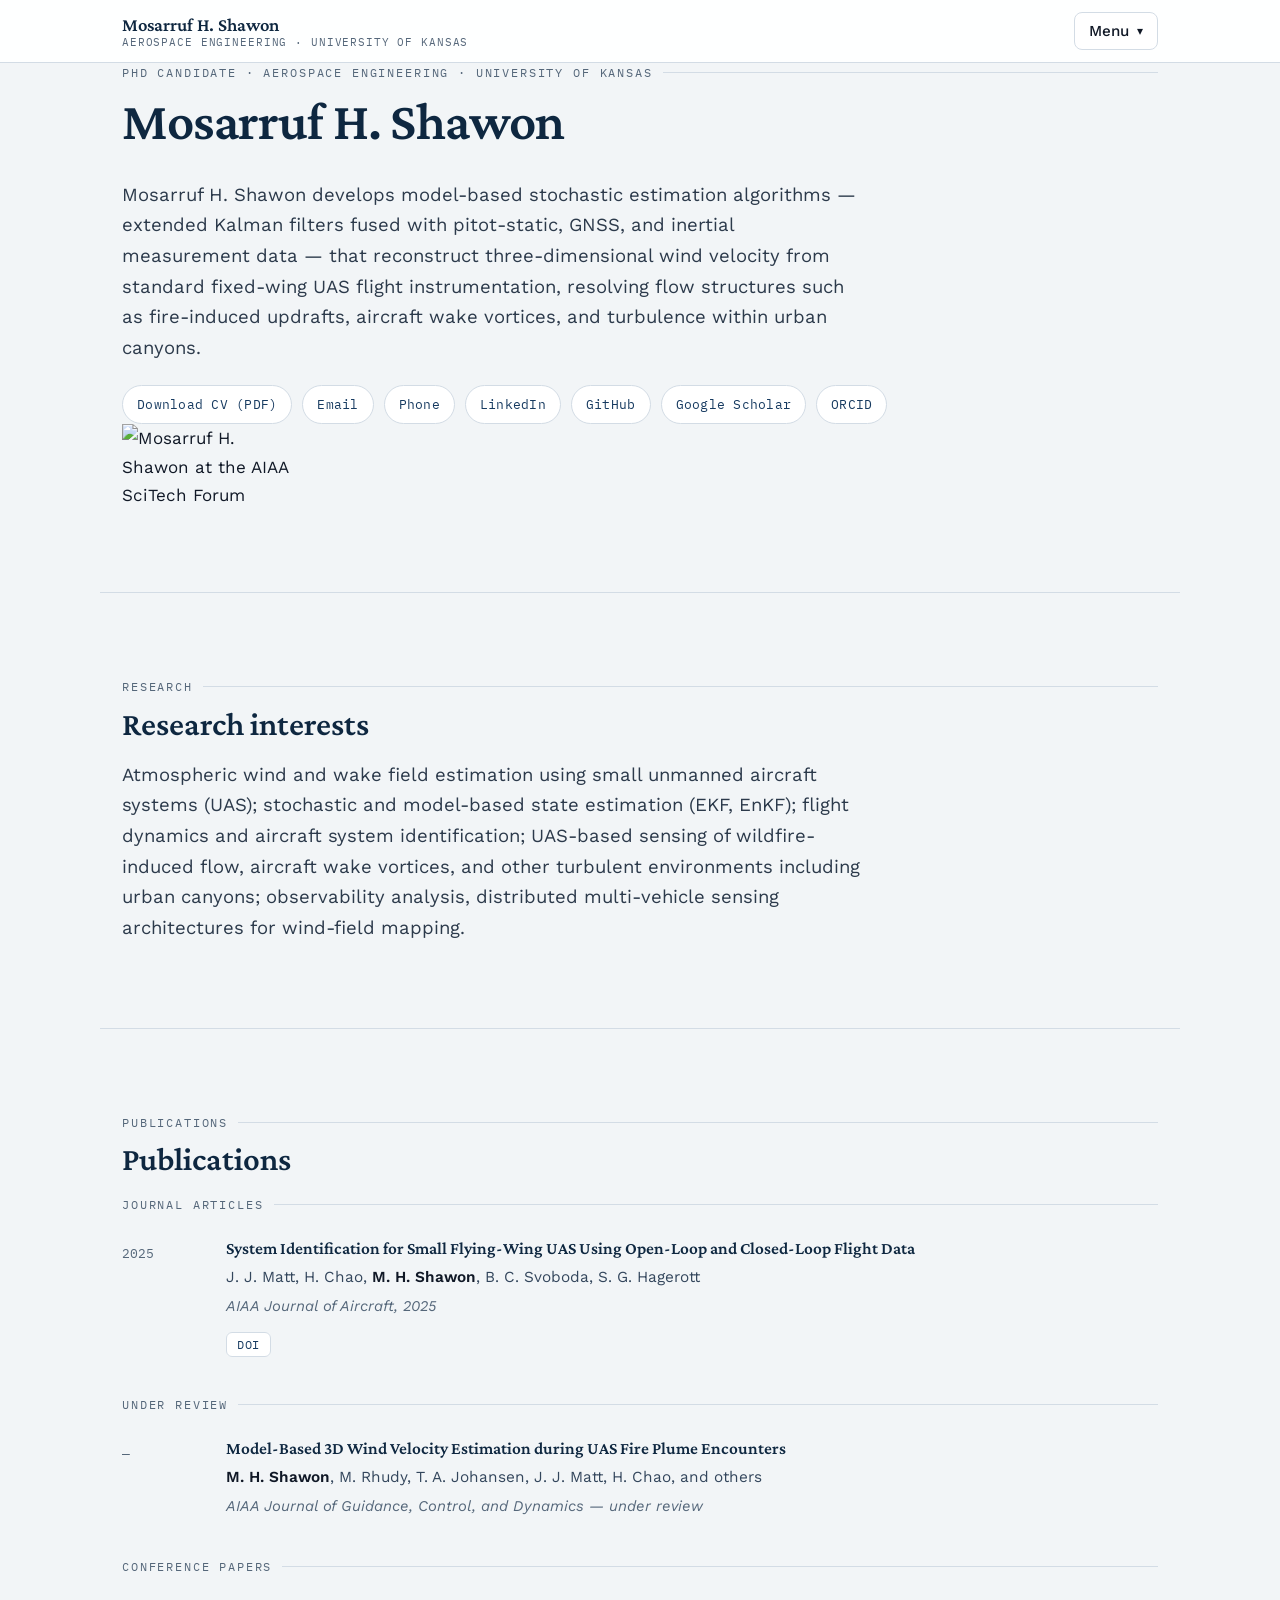
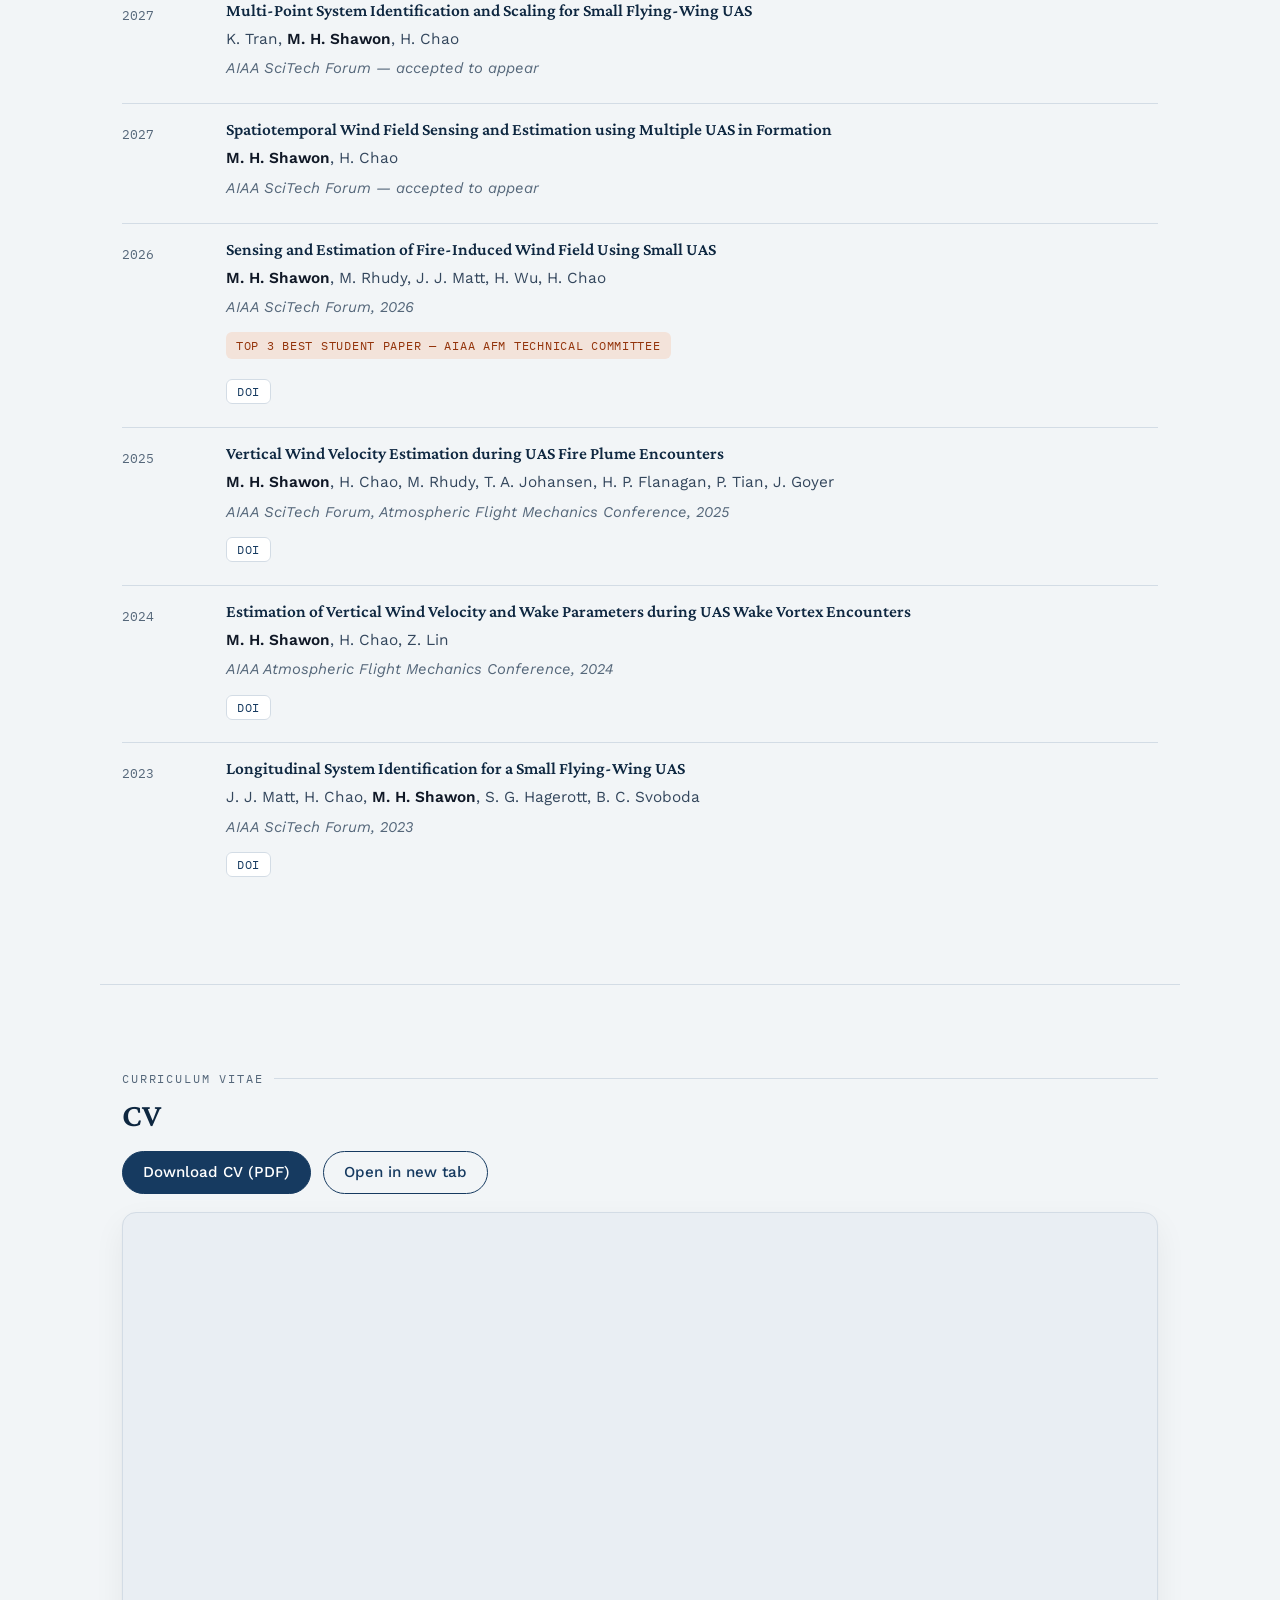
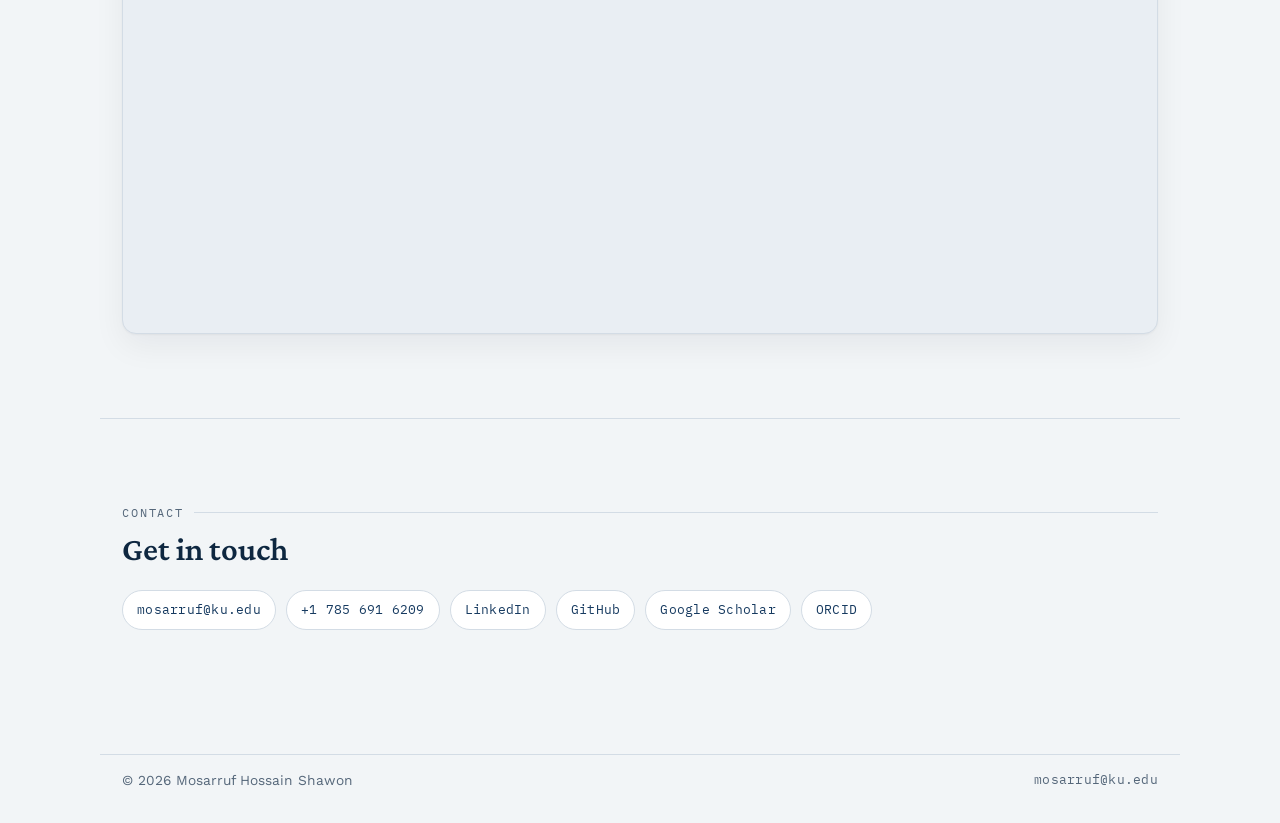
==== commit 45003220: "Add files via upload" ====
--- a/index.html
+++ b/index.html
@@ -4,7 +4,7 @@
 <meta charset="utf-8">
 <meta name="viewport" content="width=device-width, initial-scale=1">
 
-<title>Mosarruf H. Shawon | Aerospace PhD Candidate - UAS Wind Field Estimation</title>
+<title>Mosarruf H. Shawon | Aerospace PhD Candidate — UAS Wind Field Estimation</title>
 <meta name="description" content="Mosarruf H. Shawon is an aerospace engineering PhD candidate at the University of Kansas working on wind field estimation, stochastic filtering and system identification with small unmanned aircraft systems. Research, publications, CV and contact links.">
 <meta name="keywords" content="Mosarruf Hossain Shawon, Mosarruf Shawon, aerospace engineering, wind estimation, UAS, unmanned aircraft systems, Kalman filter, EKF, system identification, University of Kansas, CUSL, CV">
 <meta name="author" content="Mosarruf Hossain Shawon">
@@ -12,7 +12,7 @@
 <meta name="robots" content="index, follow">
 
 <meta property="og:type" content="profile">
-<meta property="og:title" content="Mosarruf H. Shawon - Aerospace PhD Candidate">
+<meta property="og:title" content="Mosarruf H. Shawon — Aerospace PhD Candidate">
 <meta property="og:description" content="Wind field estimation, stochastic filtering and system identification with small unmanned aircraft systems. Research, publications, CV and contact links.">
 <meta property="og:url" content="https://mosarrufhossain.github.io/">
 <meta property="og:site_name" content="Mosarruf H. Shawon">
@@ -35,6 +35,7 @@
   "url": "https://mosarrufhossain.github.io/",
   "email": "mailto:mosarruf@ku.edu",
   "jobTitle": "PhD Candidate in Aerospace Engineering",
+  "image": "https://mosarrufhossain.github.io/assets/img/portrait.jpg",
   "affiliation": { "@type": "CollegeOrUniversity", "name": "University of Kansas", "department": "Department of Aerospace Engineering" },
   "sameAs": [
     "https://www.linkedin.com/in/mosarruf-shawon",
@@ -70,7 +71,33 @@
 
 <main id="main">
 
-
+  <!-- ============================ IDENTITY ================================ -->
+  <section class="wrap identity" id="top">
+    <div class="identity-text">
+      <p class="label">PhD Candidate · Aerospace Engineering · University of Kansas</p>
+      <h1>Mosarruf H. Shawon</h1>
+      <p class="lede">
+        Mosarruf H. Shawon develops model-based stochastic estimation algorithms — extended
+        Kalman filters fused with pitot-static, GNSS, and inertial measurement data — that
+        reconstruct three-dimensional wind velocity from standard fixed-wing UAS flight
+        instrumentation, resolving flow structures such as fire-induced updrafts, aircraft
+        wake vortices, and turbulence within urban canyons.
+      </p>
+      <div class="quicklinks">
+        <a href="assets/cv/Mosarruf-Hossain-Shawon-CV.pdf">Download CV (PDF)</a>
+        <a href="mailto:mosarruf@ku.edu">Email</a>
+        <a href="tel:+17856916209">Phone</a>
+        <a href="https://www.linkedin.com/in/mosarruf-shawon" rel="me noopener">LinkedIn</a>
+        <a href="https://github.com/mosarrufhossain" rel="me noopener">GitHub</a>
+        <a href="https://scholar.google.com/citations?user=8Z8fi-0AAAAJ&hl=en&oi=ao" rel="me noopener">Google Scholar</a>
+        <a href="https://orcid.org/0009-0006-4657-786X" rel="me noopener">ORCID</a>
+      </div>
+    </div>
+    <div class="identity-photo">
+      <img src="assets/img/portrait.jpg" width="168" height="168"
+           alt="Mosarruf H. Shawon at the AIAA SciTech Forum">
+    </div>
+  </section>
 
   <!-- ========================= RESEARCH ================================== -->
   <section class="wrap block reveal" id="research">
@@ -97,6 +124,9 @@
           <h3 class="pub-title">System Identification for Small Flying-Wing UAS Using Open-Loop and Closed-Loop Flight Data</h3>
           <p class="pub-authors">J. J. Matt, H. Chao, <span class="me">M. H. Shawon</span>, B. C. Svoboda, S. G. Hagerott</p>
           <p class="pub-venue">AIAA Journal of Aircraft, 2025</p>
+          <ul class="pub-links">
+            <li><a href="https://arc.aiaa.org/doi/10.2514/1.C038147" rel="noopener">DOI</a></li>
+          </ul>
         </div>
       </li>
     </ul>
@@ -104,11 +134,11 @@
     <p class="label" style="margin-top:22px;">Under Review</p>
     <ul class="pub-list compact">
       <li class="pub">
-        <div class="pub-year">-</div>
+        <div class="pub-year">—</div>
         <div>
           <h3 class="pub-title">Model-Based 3D Wind Velocity Estimation during UAS Fire Plume Encounters</h3>
           <p class="pub-authors"><span class="me">M. H. Shawon</span>, M. Rhudy, T. A. Johansen, J. J. Matt, H. Chao, and others</p>
-          <p class="pub-venue">AIAA Journal of Guidance, Control, and Dynamics - under review</p>
+          <p class="pub-venue">AIAA Journal of Guidance, Control, and Dynamics — under review</p>
         </div>
       </li>
     </ul>
@@ -120,7 +150,7 @@
         <div>
           <h3 class="pub-title">Multi-Point System Identification and Scaling for Small Flying-Wing UAS</h3>
           <p class="pub-authors">K. Tran, <span class="me">M. H. Shawon</span>, H. Chao</p>
-          <p class="pub-venue">AIAA SciTech Forum - accepted to appear</p>
+          <p class="pub-venue">AIAA SciTech Forum — accepted to appear</p>
         </div>
       </li>
       <li class="pub">
@@ -128,7 +158,7 @@
         <div>
           <h3 class="pub-title">Spatiotemporal Wind Field Sensing and Estimation using Multiple UAS in Formation</h3>
           <p class="pub-authors"><span class="me">M. H. Shawon</span>, H. Chao</p>
-          <p class="pub-venue">AIAA SciTech Forum - accepted to appear</p>
+          <p class="pub-venue">AIAA SciTech Forum — accepted to appear</p>
         </div>
       </li>
       <li class="pub">
@@ -137,7 +167,10 @@
           <h3 class="pub-title">Sensing and Estimation of Fire-Induced Wind Field Using Small UAS</h3>
           <p class="pub-authors"><span class="me">M. H. Shawon</span>, M. Rhudy, J. J. Matt, H. Wu, H. Chao</p>
           <p class="pub-venue">AIAA SciTech Forum, 2026</p>
-          <p><span class="award">Top 3 Best Student Paper - AIAA AFM Technical Committee</span></p>
+          <p><span class="award">Top 3 Best Student Paper — AIAA AFM Technical Committee</span></p>
+          <ul class="pub-links">
+            <li><a href="https://arc.aiaa.org/doi/10.2514/6.2026-2286" rel="noopener">DOI</a></li>
+          </ul>
         </div>
       </li>
       <li class="pub">
@@ -146,6 +179,9 @@
           <h3 class="pub-title">Vertical Wind Velocity Estimation during UAS Fire Plume Encounters</h3>
           <p class="pub-authors"><span class="me">M. H. Shawon</span>, H. Chao, M. Rhudy, T. A. Johansen, H. P. Flanagan, P. Tian, J. Goyer</p>
           <p class="pub-venue">AIAA SciTech Forum, Atmospheric Flight Mechanics Conference, 2025</p>
+          <ul class="pub-links">
+            <li><a href="https://arc.aiaa.org/doi/abs/10.2514/6.2025-1624" rel="noopener">DOI</a></li>
+          </ul>
         </div>
       </li>
       <li class="pub">
@@ -154,6 +190,9 @@
           <h3 class="pub-title">Estimation of Vertical Wind Velocity and Wake Parameters during UAS Wake Vortex Encounters</h3>
           <p class="pub-authors"><span class="me">M. H. Shawon</span>, H. Chao, Z. Lin</p>
           <p class="pub-venue">AIAA Atmospheric Flight Mechanics Conference, 2024</p>
+          <ul class="pub-links">
+            <li><a href="https://arc.aiaa.org/doi/10.2514/6.2024-2487" rel="noopener">DOI</a></li>
+          </ul>
         </div>
       </li>
       <li class="pub">
@@ -162,6 +201,9 @@
           <h3 class="pub-title">Longitudinal System Identification for a Small Flying-Wing UAS</h3>
           <p class="pub-authors">J. J. Matt, H. Chao, <span class="me">M. H. Shawon</span>, S. G. Hagerott, B. C. Svoboda</p>
           <p class="pub-venue">AIAA SciTech Forum, 2023</p>
+          <ul class="pub-links">
+            <li><a href="https://arc.aiaa.org/doi/10.2514/6.2023-0628" rel="noopener">DOI</a></li>
+          </ul>
         </div>
       </li>
     </ul>
@@ -176,7 +218,7 @@
       <a class="btn btn--ghost" href="assets/cv/Mosarruf-Hossain-Shawon-CV.pdf" target="_blank" rel="noopener">Open in new tab</a>
     </div>
     <div class="cv-embed">
-      <iframe src="assets/cv/Mosarruf-Hossain-Shawon-CV.pdf" title="Mosarruf H. Shawon - CV">
+      <iframe src="assets/cv/Mosarruf-Hossain-Shawon-CV.pdf" title="Mosarruf H. Shawon — CV">
         <p class="cv-fallback">Your browser can't display the embedded PDF.
         <a href="assets/cv/Mosarruf-Hossain-Shawon-CV.pdf">Download the CV</a> instead.</p>
       </iframe>
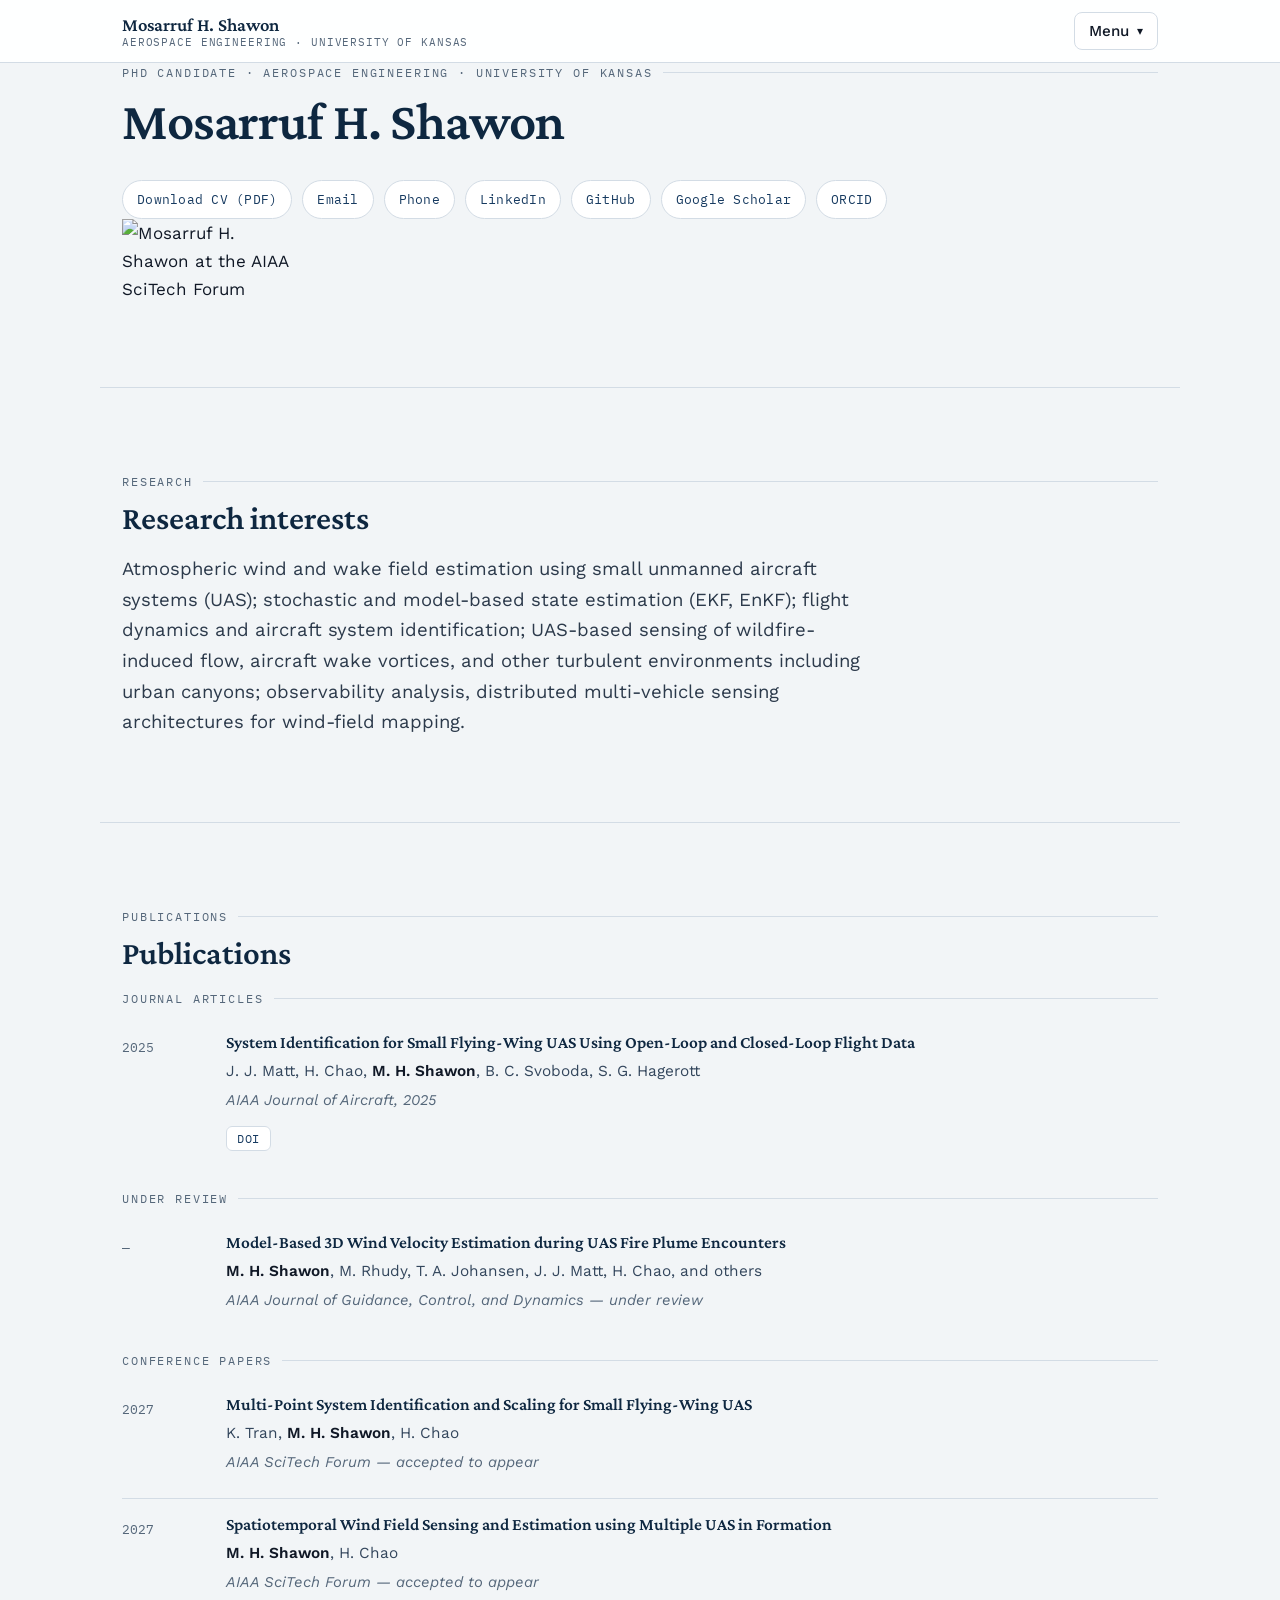
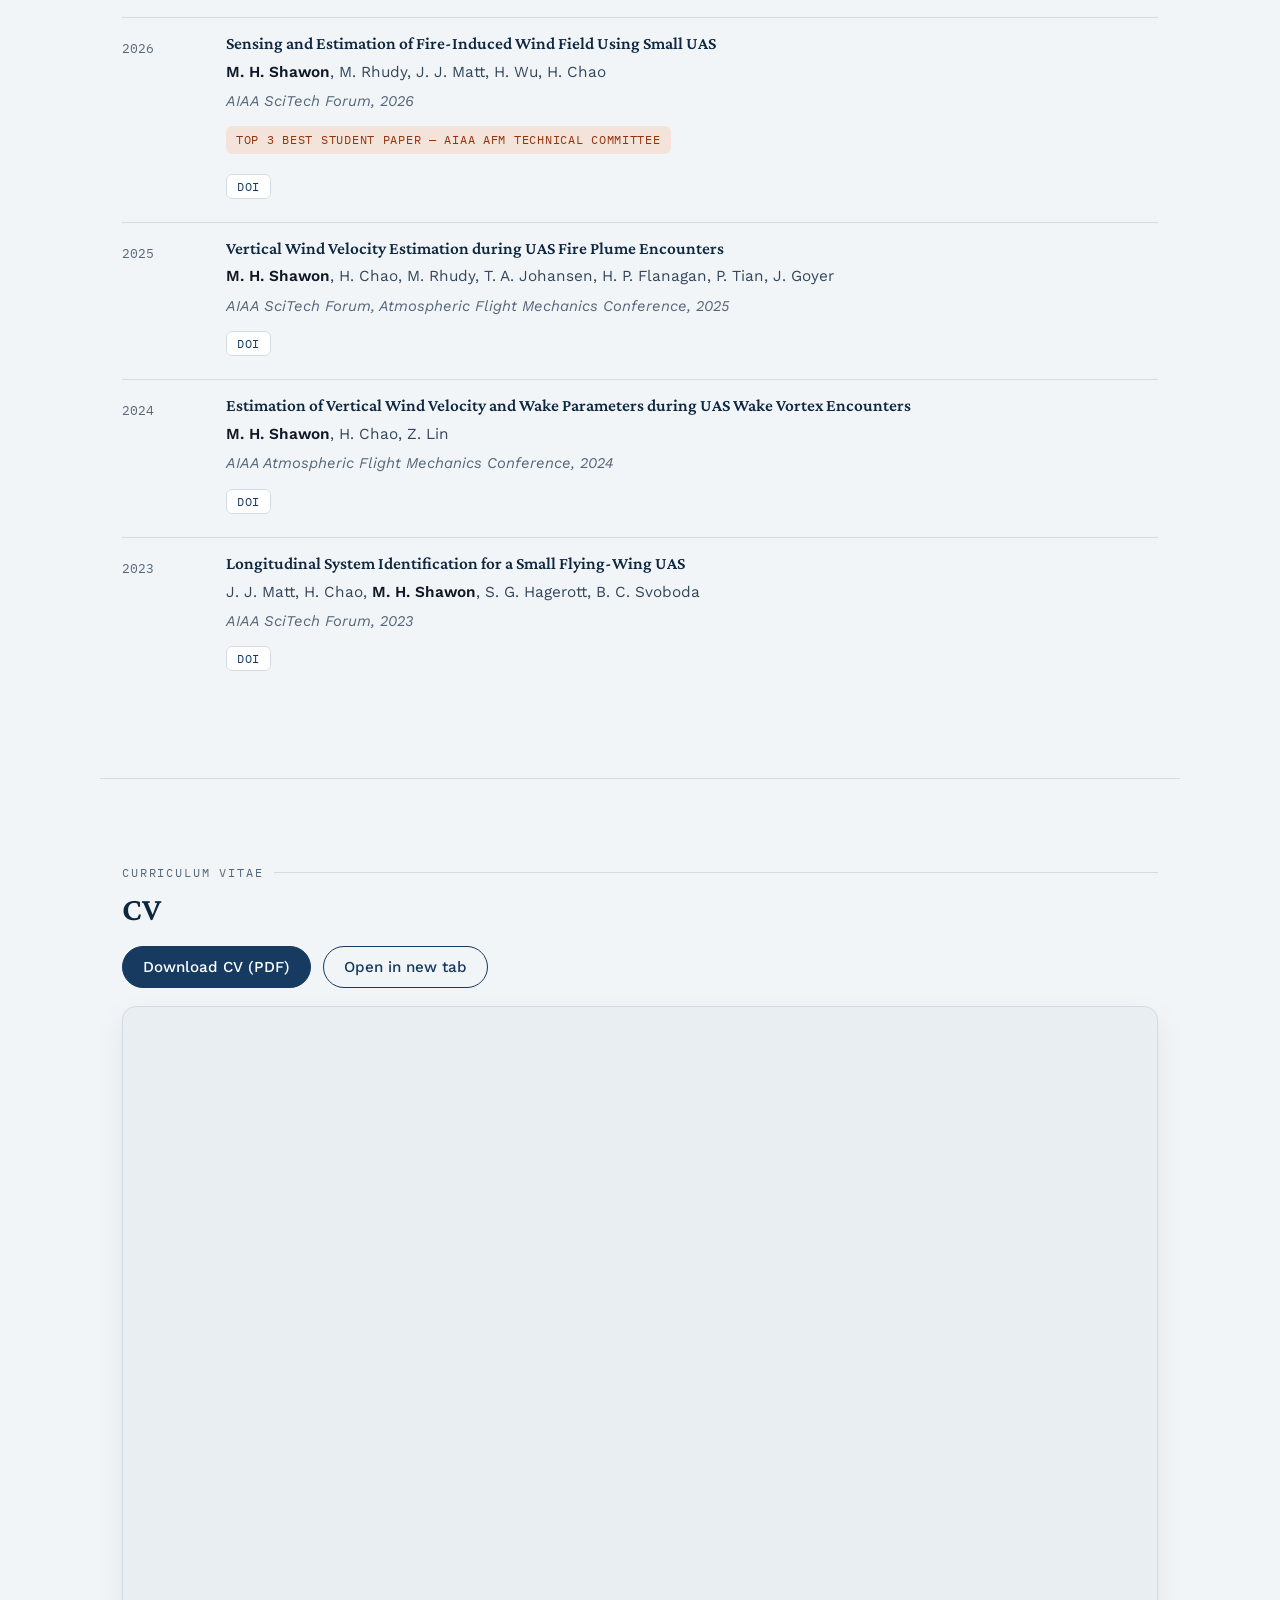
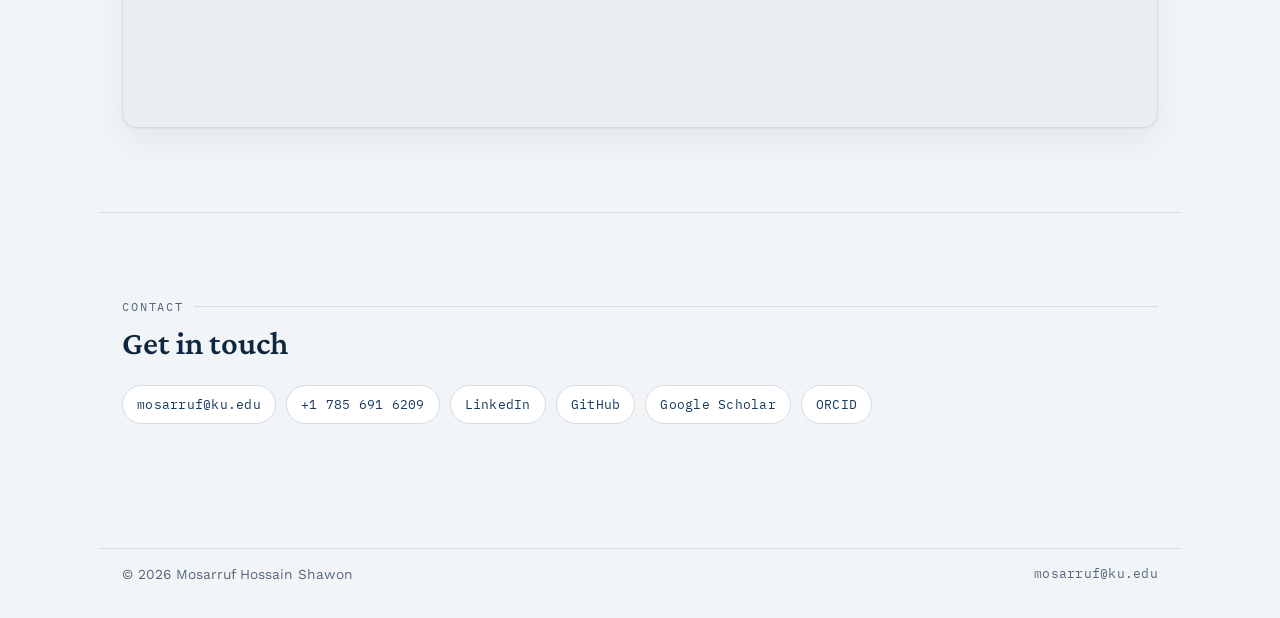
==== commit f2199299: "Add files via upload" ====
--- a/index.html
+++ b/index.html
@@ -76,13 +76,6 @@
     <div class="identity-text">
       <p class="label">PhD Candidate · Aerospace Engineering · University of Kansas</p>
       <h1>Mosarruf H. Shawon</h1>
-      <p class="lede">
-        Mosarruf H. Shawon develops model-based stochastic estimation algorithms — extended
-        Kalman filters fused with pitot-static, GNSS, and inertial measurement data — that
-        reconstruct three-dimensional wind velocity from standard fixed-wing UAS flight
-        instrumentation, resolving flow structures such as fire-induced updrafts, aircraft
-        wake vortices, and turbulence within urban canyons.
-      </p>
       <div class="quicklinks">
         <a href="assets/cv/Mosarruf-Hossain-Shawon-CV.pdf">Download CV (PDF)</a>
         <a href="mailto:mosarruf@ku.edu">Email</a>
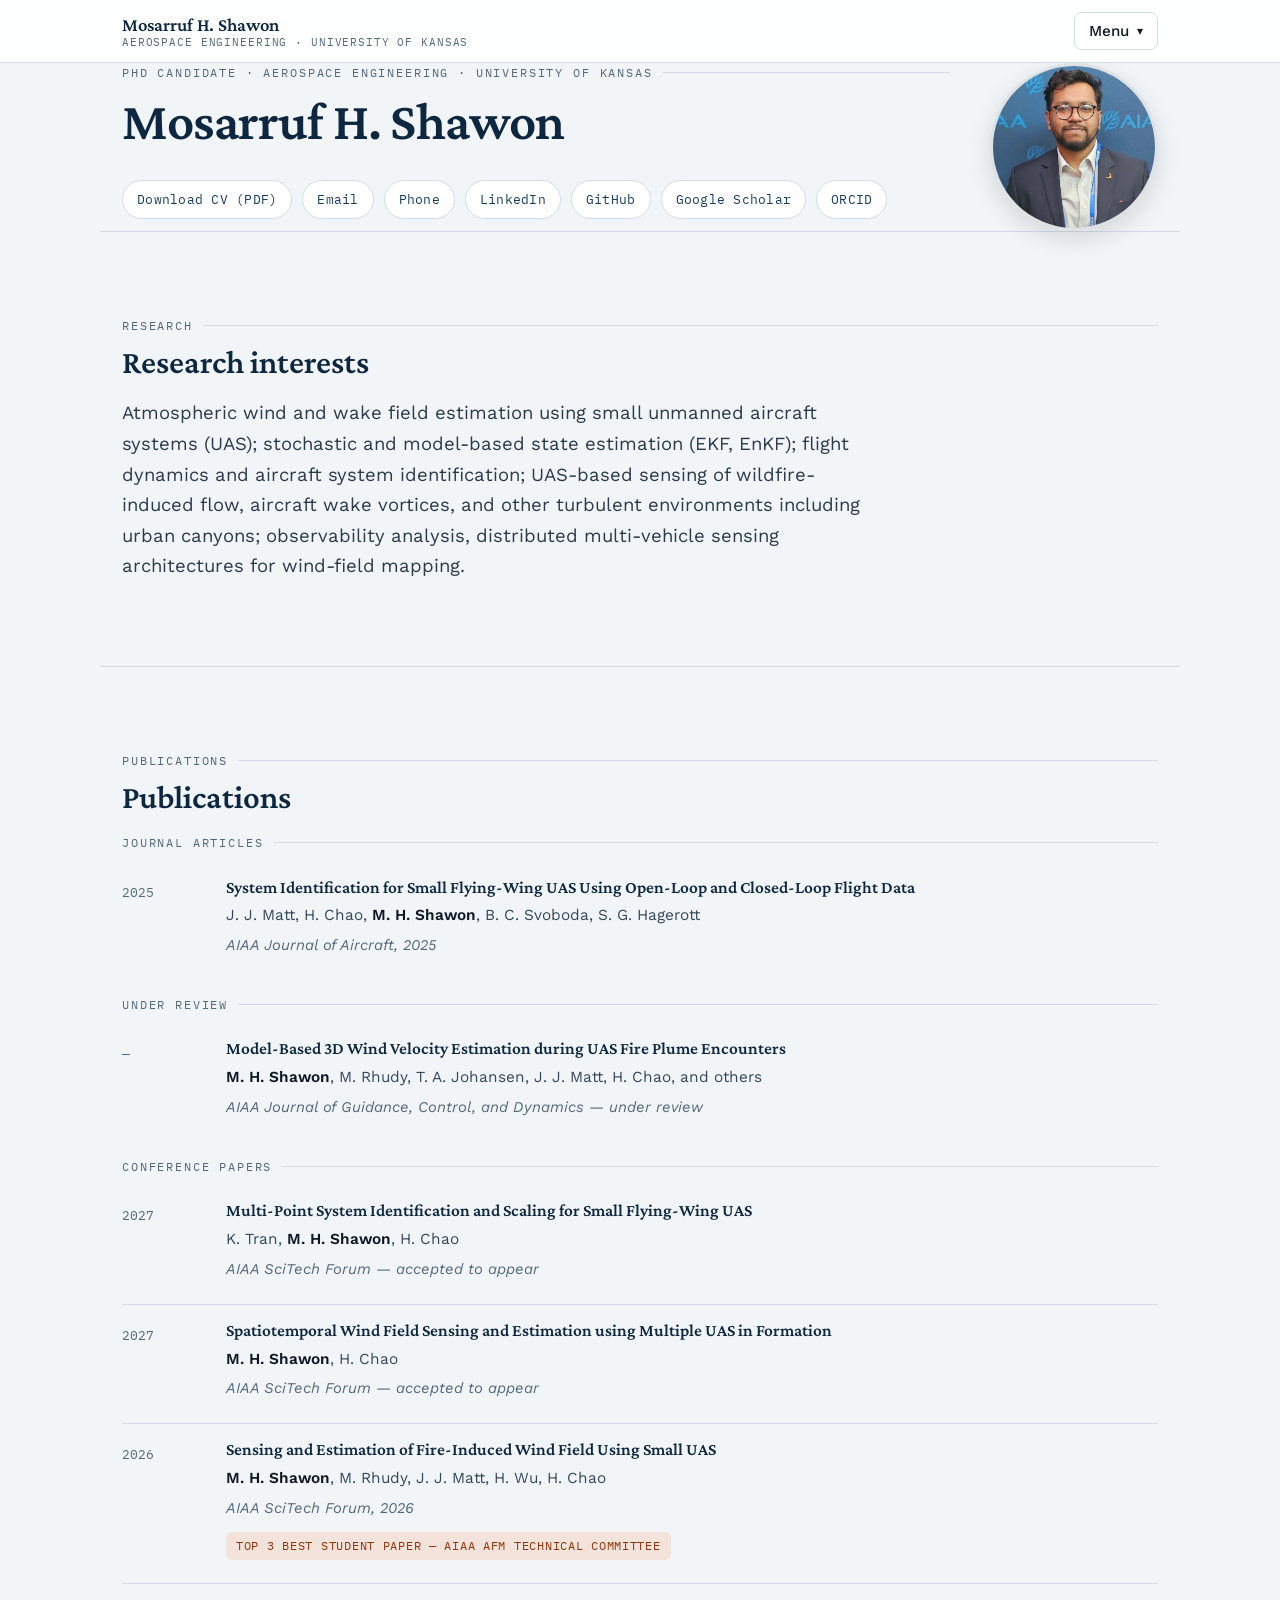
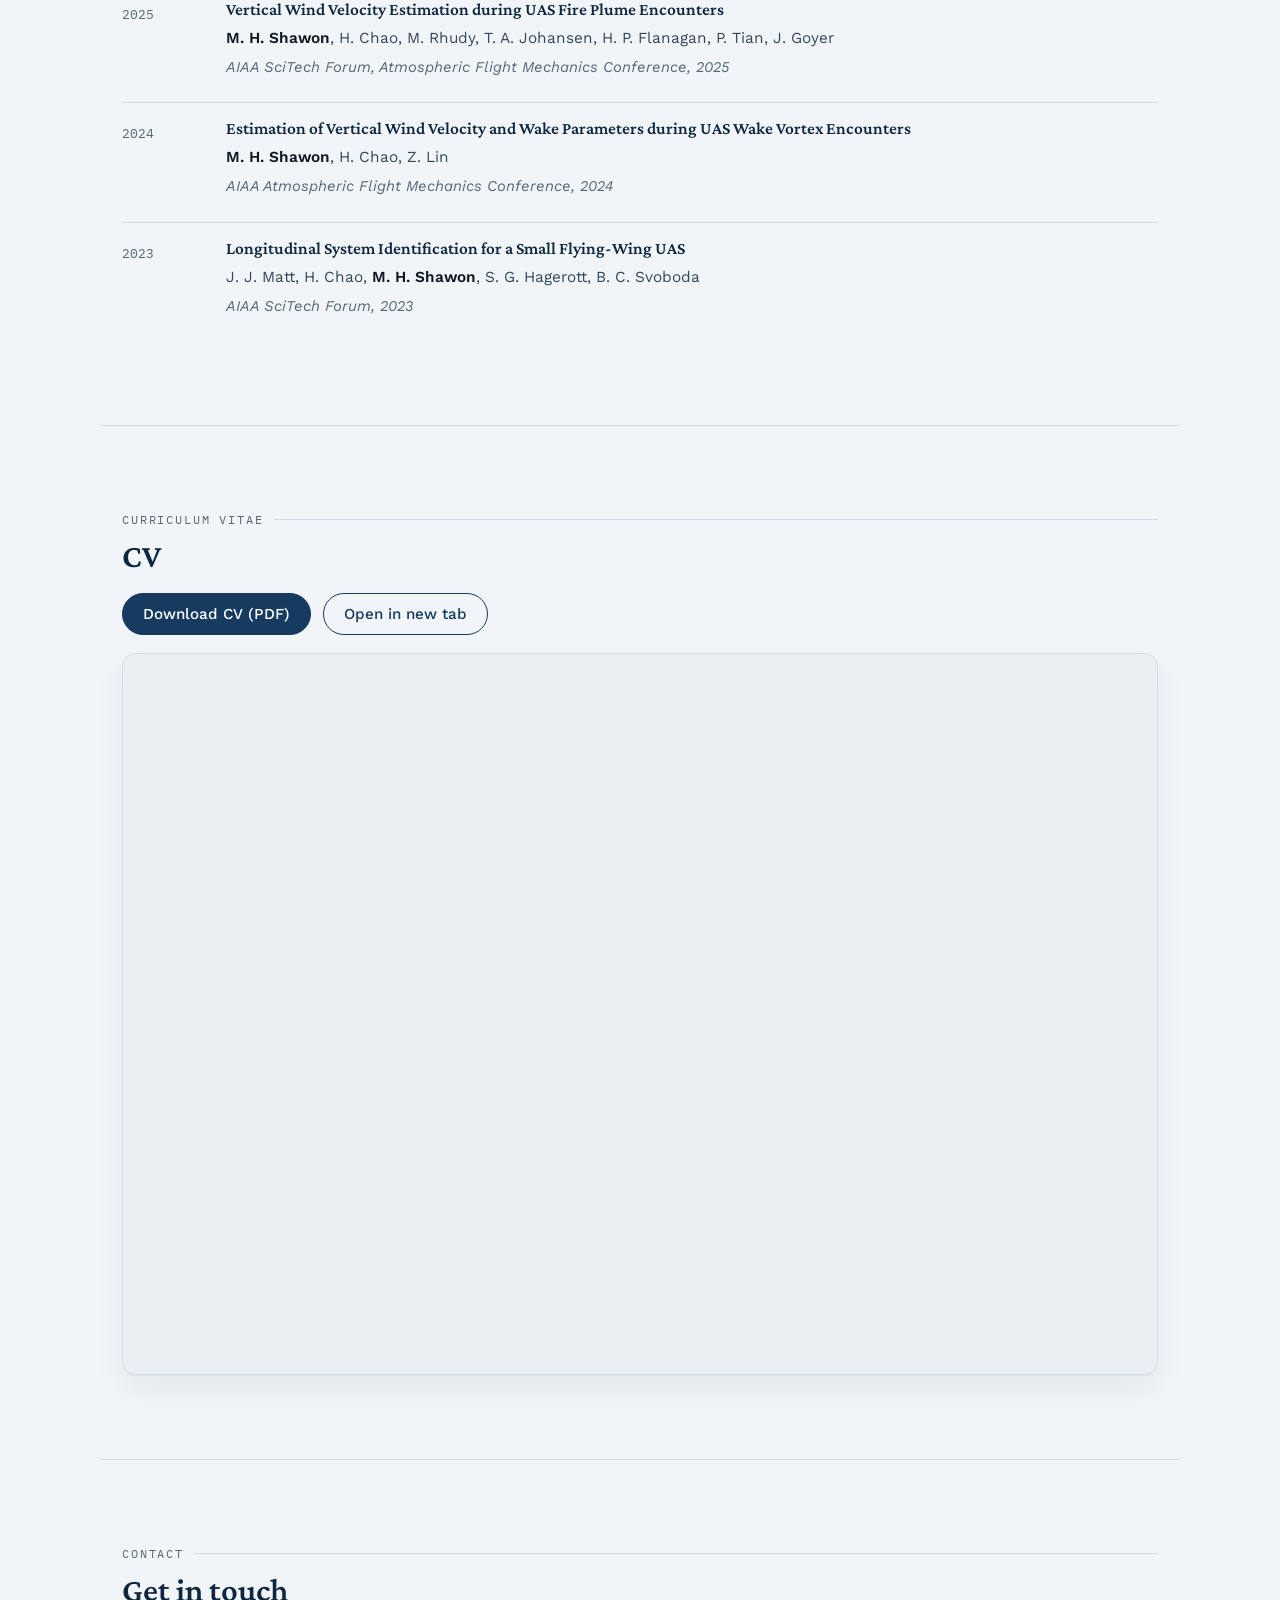
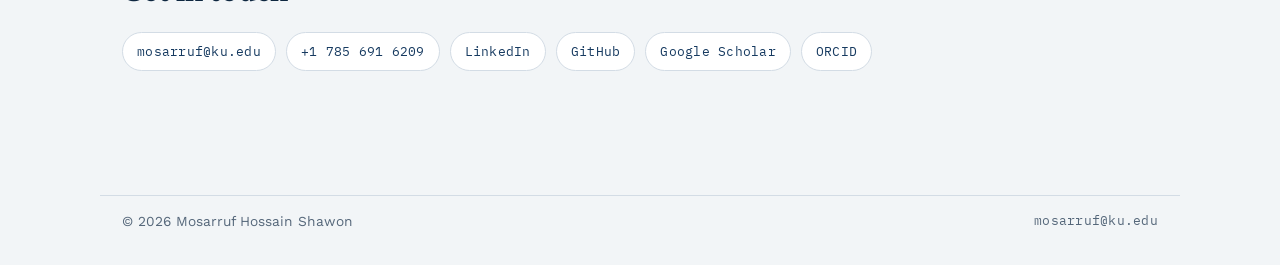
==== commit 4430c68e: "Enhance publication entries with hyperlinks Added links to publication titles for better accessibili" ====
--- a/index.html
+++ b/index.html
@@ -25,6 +25,52 @@
 <link rel="stylesheet" href="assets/css/styles.css">
 <link rel="stylesheet" href="assets/css/onepage.css">
 <script defer src="assets/js/main.js"></script>
+
+<style>
+/* Top identity section with circular portrait */
+.identity {
+  display: grid;
+  grid-template-columns: minmax(0, 1fr) auto;
+  align-items: start;
+  gap: 2.5rem;
+}
+
+.identity-text {
+  min-width: 0;
+}
+
+.identity-photo {
+  justify-self: end;
+  align-self: start;
+}
+
+.identity-photo img {
+  display: block;
+  width: 168px;
+  height: 168px;
+  border-radius: 50%;
+  object-fit: cover;
+  object-position: center;
+  border: 3px solid rgba(0, 0, 0, 0.08);
+  box-shadow: 0 8px 24px rgba(0, 0, 0, 0.12);
+}
+
+@media (max-width: 720px) {
+  .identity {
+    grid-template-columns: 1fr;
+  }
+
+  .identity-photo {
+    justify-self: start;
+    grid-row: 1;
+  }
+
+  .identity-photo img {
+    width: 132px;
+    height: 132px;
+  }
+}
+</style>
 
 <script type="application/ld+json">
 {
@@ -45,6 +91,13 @@
   ]
 }
 </script>
+
+<style>
+  .pub-title a { color: inherit; text-decoration: none; }
+  .pub-title a:hover,
+  .pub-title a:focus-visible { text-decoration: underline; text-underline-offset: 0.16em; }
+</style>
+
 </head>
 
 <body>
@@ -114,12 +167,9 @@
       <li class="pub">
         <div class="pub-year">2025</div>
         <div>
-          <h3 class="pub-title">System Identification for Small Flying-Wing UAS Using Open-Loop and Closed-Loop Flight Data</h3>
+          <h3 class="pub-title"><a href="https://arc.aiaa.org/doi/10.2514/1.C038147" rel="noopener">System Identification for Small Flying-Wing UAS Using Open-Loop and Closed-Loop Flight Data</a></h3>
           <p class="pub-authors">J. J. Matt, H. Chao, <span class="me">M. H. Shawon</span>, B. C. Svoboda, S. G. Hagerott</p>
           <p class="pub-venue">AIAA Journal of Aircraft, 2025</p>
-          <ul class="pub-links">
-            <li><a href="https://arc.aiaa.org/doi/10.2514/1.C038147" rel="noopener">DOI</a></li>
-          </ul>
         </div>
       </li>
     </ul>
@@ -157,46 +207,34 @@
       <li class="pub">
         <div class="pub-year">2026</div>
         <div>
-          <h3 class="pub-title">Sensing and Estimation of Fire-Induced Wind Field Using Small UAS</h3>
+          <h3 class="pub-title"><a href="https://arc.aiaa.org/doi/10.2514/6.2026-2286" rel="noopener">Sensing and Estimation of Fire-Induced Wind Field Using Small UAS</a></h3>
           <p class="pub-authors"><span class="me">M. H. Shawon</span>, M. Rhudy, J. J. Matt, H. Wu, H. Chao</p>
           <p class="pub-venue">AIAA SciTech Forum, 2026</p>
           <p><span class="award">Top 3 Best Student Paper — AIAA AFM Technical Committee</span></p>
-          <ul class="pub-links">
-            <li><a href="https://arc.aiaa.org/doi/10.2514/6.2026-2286" rel="noopener">DOI</a></li>
-          </ul>
         </div>
       </li>
       <li class="pub">
         <div class="pub-year">2025</div>
         <div>
-          <h3 class="pub-title">Vertical Wind Velocity Estimation during UAS Fire Plume Encounters</h3>
+          <h3 class="pub-title"><a href="https://arc.aiaa.org/doi/abs/10.2514/6.2025-1624" rel="noopener">Vertical Wind Velocity Estimation during UAS Fire Plume Encounters</a></h3>
           <p class="pub-authors"><span class="me">M. H. Shawon</span>, H. Chao, M. Rhudy, T. A. Johansen, H. P. Flanagan, P. Tian, J. Goyer</p>
           <p class="pub-venue">AIAA SciTech Forum, Atmospheric Flight Mechanics Conference, 2025</p>
-          <ul class="pub-links">
-            <li><a href="https://arc.aiaa.org/doi/abs/10.2514/6.2025-1624" rel="noopener">DOI</a></li>
-          </ul>
         </div>
       </li>
       <li class="pub">
         <div class="pub-year">2024</div>
         <div>
-          <h3 class="pub-title">Estimation of Vertical Wind Velocity and Wake Parameters during UAS Wake Vortex Encounters</h3>
+          <h3 class="pub-title"><a href="https://arc.aiaa.org/doi/10.2514/6.2024-2487" rel="noopener">Estimation of Vertical Wind Velocity and Wake Parameters during UAS Wake Vortex Encounters</a></h3>
           <p class="pub-authors"><span class="me">M. H. Shawon</span>, H. Chao, Z. Lin</p>
           <p class="pub-venue">AIAA Atmospheric Flight Mechanics Conference, 2024</p>
-          <ul class="pub-links">
-            <li><a href="https://arc.aiaa.org/doi/10.2514/6.2024-2487" rel="noopener">DOI</a></li>
-          </ul>
         </div>
       </li>
       <li class="pub">
         <div class="pub-year">2023</div>
         <div>
-          <h3 class="pub-title">Longitudinal System Identification for a Small Flying-Wing UAS</h3>
+          <h3 class="pub-title"><a href="https://arc.aiaa.org/doi/10.2514/6.2023-0628" rel="noopener">Longitudinal System Identification for a Small Flying-Wing UAS</a></h3>
           <p class="pub-authors">J. J. Matt, H. Chao, <span class="me">M. H. Shawon</span>, S. G. Hagerott, B. C. Svoboda</p>
           <p class="pub-venue">AIAA SciTech Forum, 2023</p>
-          <ul class="pub-links">
-            <li><a href="https://arc.aiaa.org/doi/10.2514/6.2023-0628" rel="noopener">DOI</a></li>
-          </ul>
         </div>
       </li>
     </ul>
